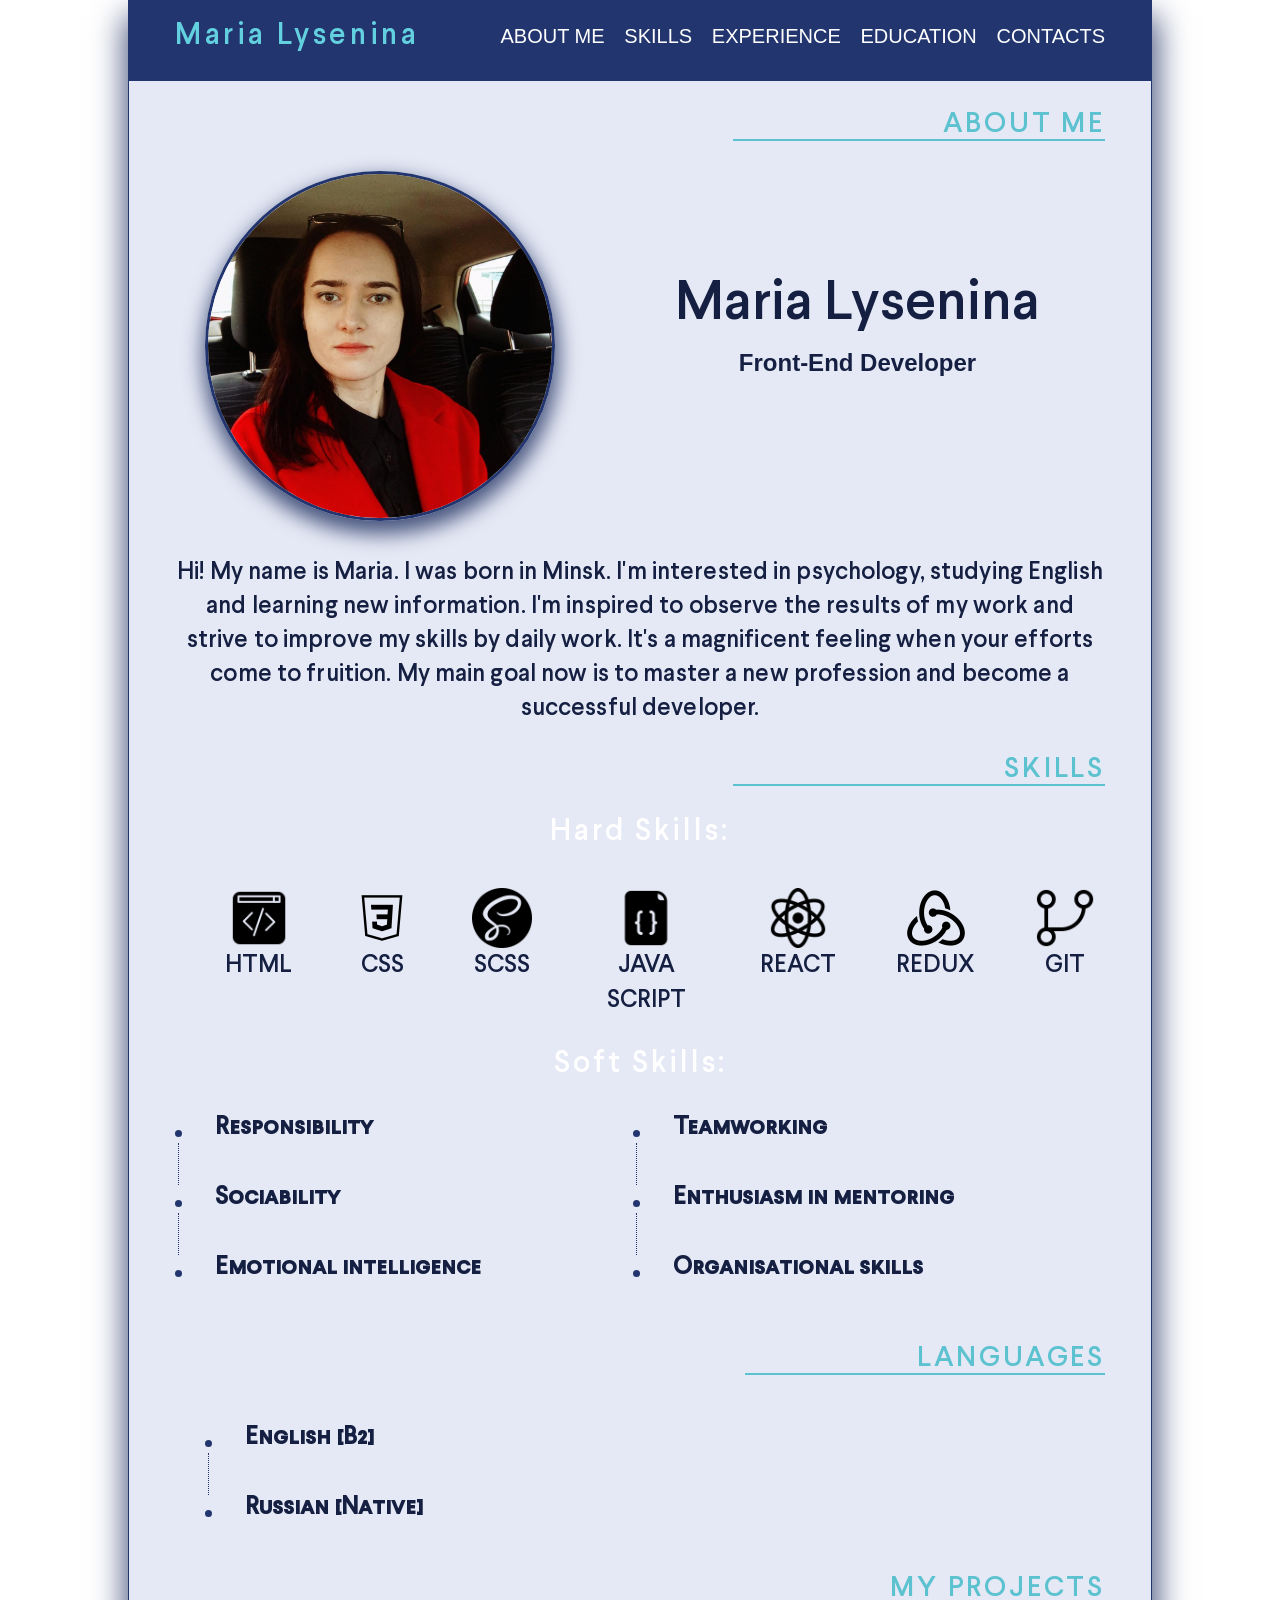
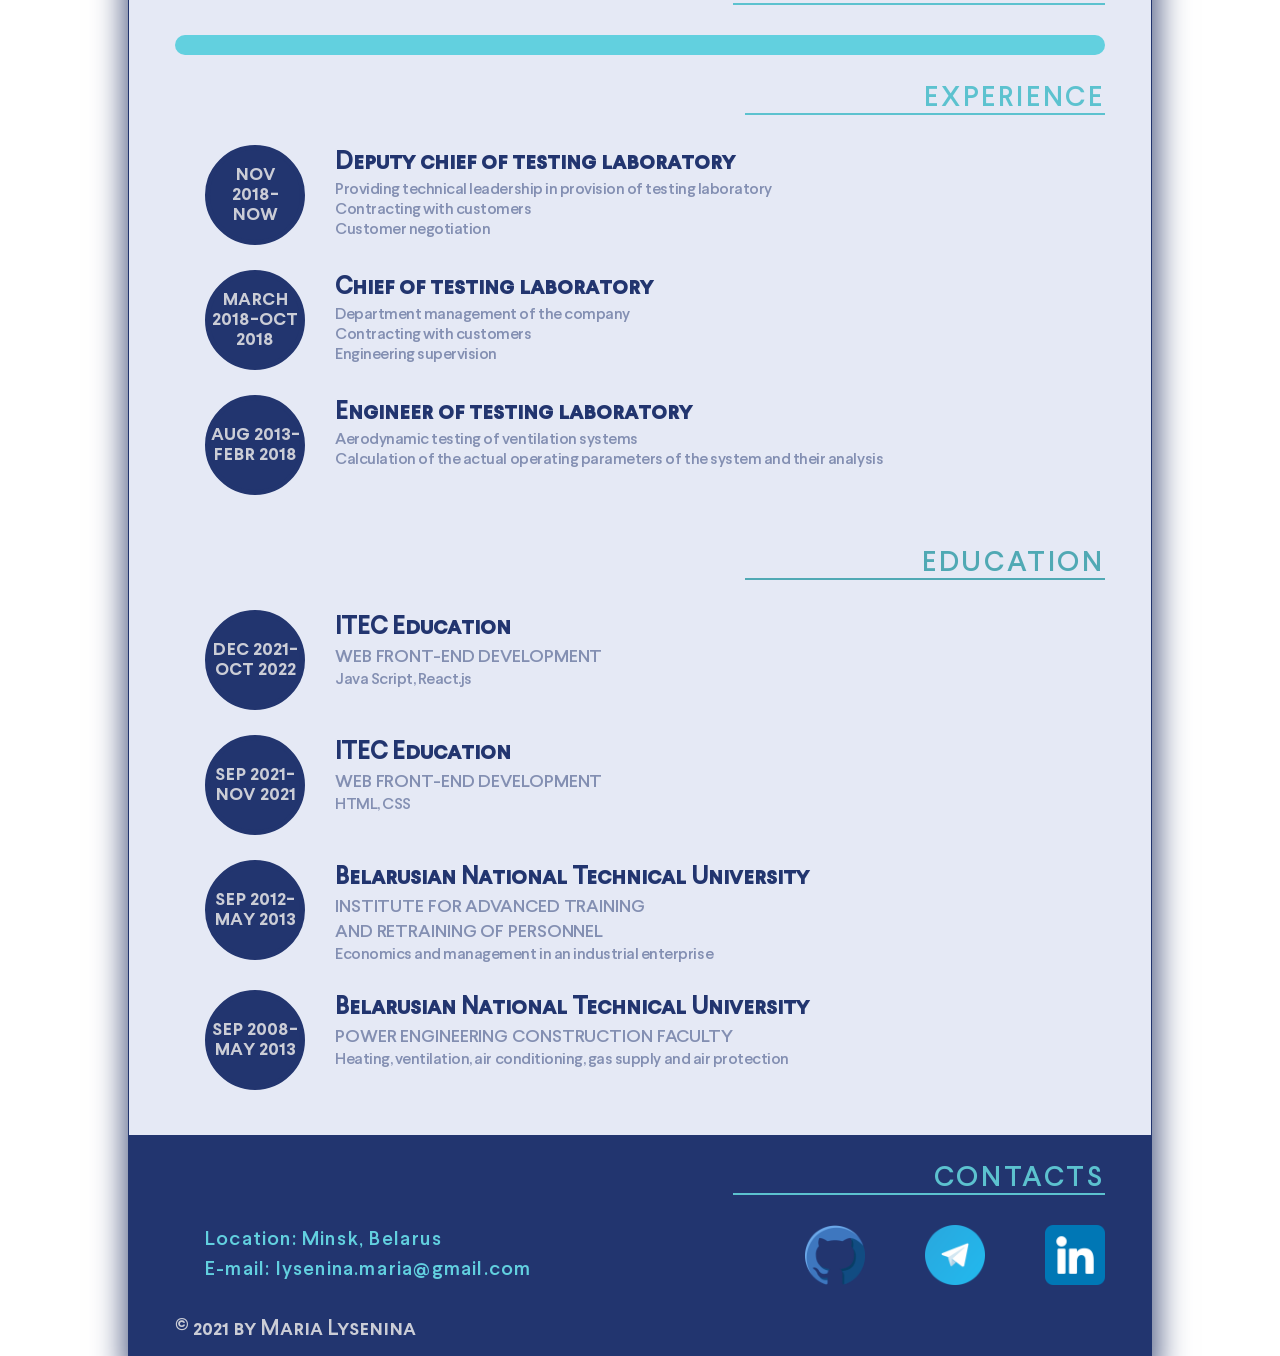
==== index.html @ e1a76f9c "avatar,skills updated" ====
<!DOCTYPE html>
<html lang="en">
<head>
    <meta charset="UTF-8">
    <meta http-equiv="X-UA-Compatible" content="IE=edge">
    <meta name="viewport" content="width=device-width, initial-scale=1.0">
    <link rel="stylesheet" href="./css/null_for_CV.css">
    <link rel="stylesheet" href="./css/style.css">
    <title>Maria Lysenina</title>
</head>
<body>
    <div class="wrapper">
        <header>    
            <div class="container">
                <div class="header">
                    <div class="header__name">
                        <h2>Maria Lysenina</h2>
                    </div>
                    <nav class="main-nav">
                        <ul class="menu__list">
                            <li>
                                <a href="#About" class="nav__link">About me</a>
                            </li>
                            <li>
                                <a href="#Skills" class="nav__link">Skills</a>
                            </li>
                            <li>
                                <a href="#Experience" class="nav__link">Experience</a>
                            </li>
                            <li>
                                <a href="#Education" class="nav__link">Education</a>
                            </li>
                            <li>
                                <a href="#Contacts" class="nav__link">Contacts</a>
                            </li>
                        </ul>
                    </nav>
                </div>
            </div>
        </header>
        <div class="main">
            <section id="About">
                <div class="container">
                    <div class="about__main">
                        <div class="title-main">
                            <h2 class="title-section">About Me</h2>
                            <div class="divider"></div>
                        </div>
                        <div class="about__box">
                            <div class="avatar">
                                <img src="./assets/img/avatar1.jpg" alt="photo">
                            </div>
                            <div class="name">
                                <h1>Maria Lysenina</h1>
                                <h2>Front-End Developer</h2>
                            </div>
                        </div>
                        <div class="about__intro">
                            <p>Hi! My name is Maria. I was born in Minsk. I'm interested in psychology, studying English and learning new information. I'm inspired to observe the results of my work and strive to improve my skills by daily work. It's a magnificent feeling when your efforts come to fruition. My main goal now is to master a new profession and become a successful developer. </p>
                        </div>
                    </div>
                </div>
            </section>
            <section id="Skills">
                <div class="container">
                    <div class="skills__main">
                        <div class="title-main">
                            <h2 class="title-section">Skills</h2>
                            <div class="divider"></div>
                        </div>
                        <div class="skills__main-box">
                            <div class="skills__hard">
                                <div class="hard__title">
                                    <h3>Hard Skills:</h3>
                                </div>
                                <ul class="hard__items">
                                    <li>
                                        <div class="skillbox">
                                            <img src="./assets/img/html.png" alt="">
                                            <h3>HTML</h3>
                                        </div> 
                                    </li>
                                    <li>
                                        <div class="skillbox">
                                            <img src="./assets/img/css-black.png" alt="">
                                            <h3>CSS</h3>
                                        </div> 
                                    </li>
                                    <li>
                                        <div class="skillbox">
                                            <img src="./assets/img/sass.png" alt="">
                                            <h3>SCSS</h3>
                                        </div> 
                                    </li>
                                    <li>
                                        <div class="skillbox">
                                            <img src="./assets/img/java-script.png" alt="">
                                            <h3>JAVA SCRIPT</h3>
                                        </div> 
                                    </li>
                                    <li>
                                        <div class="skillbox">
                                            <img src="./assets/img/react-black.png" alt="">
                                            <h3>REACT</h3>
                                        </div> 
                                    </li>
                                    <li>
                                        <div class="skillbox">
                                            <img src="./assets/img/redux.png" alt="">
                                            <h3>REDUX</h3>
                                        </div> 
                                    </li>
                                    <li>
                                        <div class="skillbox">
                                            <img src="./assets/img/git.png" alt="">
                                            <h3>GIT</h3>
                                        </div> 
                                    </li>
                                </ul> 
                            </div>
                            <div class="skills__soft">
                                <div class="soft__title">
                                    <h3>Soft Skills:</h3>
                                </div>
                                <ul class="soft__items">
                                    <li>Responsibility</li>
                                    <li>Sociability</li>
                                    <li>Emotional intelligence</li>
                                    <li>Teamworking</li>
                                    <li>Enthusiasm in mentoring</li>
                                    <li>Organisational skills</li>
                                </ul> 
                            </div>
                        </div>
                    </div>
                </div>
            </section>
            <section id="Languages">
                <div class="container">
                    <div class="language__main">
                        <div class="title-main">
                            <h2 class="title-section">Languages</h2>
                            <div class="divider"></div>
                        </div>
                        <ul class="language__list">
                            <li>English [B2]</li>
                            <li>Russian [Native]</li>
                        </ul>
                    </div>
                </div>
            </section>
            <section id="Code"> 
                <div class="container">
                    <div class="code__main">
                        <div class="title-main">
                            <h2 class="title-section">My Projects</h2>
                            <div class="divider"></div>
                        </div>
                        <div class="code__box">
                            <a href="#"></a>
                        </div>
                    </div>
                </div>
            </section>
            <section id="Experience">
                <div class="container">
                    <div class="experience__main">
                        <div class="title-main">
                            <h2 class="title-section">Experience</h2>
                            <div class="divider"></div>
                        </div>
                        <div class="experience__item">
                            <div class="item__date">
                                <p>nov 2018-now</p> 
                            </div>
                            <div class="item__box">
                                <p class="item__position">
                                    Deputy chief of testing laboratory
                                </p>
                                <p class="item__description">
                                    Providing technical leadership in provision of testing laboratory<br>
                                    Contracting with customers <br>
                                    Customer negotiation 
                                </p>
                            </div>
                        </div>
                        <div class="experience__item">
                            <div class="item__date">
                                <p>march 2018-oct 2018</p> 
                            </div>
                            <div class="item__box">
                                <p class="item__position">
                                    Chief of testing laboratory
                                </p>
                                <p class="item__description">
                                    Department management of the company <br>
                                    Contracting with customers <br>
                                    Engineering supervision
                                </p>
                            </div>
                        </div>
                        <div class="experience__item">
                            <div class="item__date">
                                <p>aug 2013-febr 2018</p> 
                            </div>
                            <div class="item__box">
                                <p class="item__position">
                                    Engineer of testing laboratory
                                </p>
                                <p class="item__description">
                                    Aerodynamic testing of ventilation systems <br>
                                    Calculation of the actual operating parameters of the system and their analysis<br>
                                </p>
                            </div>
                        </div>
                    </div>
                </div>
            </section>
            <section id="Education">
                <div class="container">
                    <div class="education__main">
                        <div class="title-main">
                            <h2 class="title-section">Education</h2>
                            <div class="divider"></div>
                        </div>
                        <div class="education__item">
                            <div class="item__date">
                                <p>dec 2021-oct 2022</p> 
                            </div>
                            <div class="item__box">
                                <p class="item__position">
                                    ITEC Education
                                </p>
                                <p class="item__description">
                                    <span> Web Front-End Development </span><br>
                                    Java Script, React.js
                                </p>
                            </div>
                        </div>
                        <div class="education__item">
                            <div class="item__date">
                                <p>sep 2021-nov 2021</p> 
                            </div>
                            <div class="item__box">
                                <p class="item__position">
                                    ITEC Education
                                </p>
                                <p class="item__description">
                                    <span> Web Front-End Development </span><br>
                                    HTML, CSS
                                </p>
                            </div>
                        </div>
                        <div class="education__item">
                            <div class="item__date">
                                <p>sep 2012-may 2013</p> 
                            </div>
                            <div class="item__box">
                                <p class="item__position">
                                    Belarusian National Technical University
                                </p>
                                <p class="item__description">
                                    <span>Institute for advanced training<br> and retraining of personnel</span><br>
                                    Economics and management in an industrial enterprise
                                </p>
                            </div>
                        </div>
                        <div class="education__item">
                            <div class="item__date">
                                <p>sep 2008-may 2013</p> 
                            </div>
                            <div class="item__box">
                                <p class="item__position">
                                    Belarusian National Technical University
                                </p>
                                <p class="item__description">
                                    <span>Power Engineering Construction Faculty</span><br>
                                    Heating, ventilation, air conditioning, gas supply and air protection
                                </p>
                            </div>
                        </div>
                    </div>
                </div>
            </section>     
        </div>
        <footer id="Contacts">
            <div class="container">
                <div class="footer">
                    <div class="title-main">
                        <h2 class="title-section">Contacts</h2>
                        <div class="divider"></div>
                    </div>
                    <div class="footer__box">
                        <div class="contacts__info">
                            <p>Location: Minsk, Belarus</p>
                            <p>E-mail: lysenina.maria@gmail.com</p>
                        </div>
                        <div class="contacts__social">
                            <a href="https://github.com/Maryia-Lysenina">
                                <img src="./assets/svg/github__icon.png" alt="github">
                            </a>
                            <a href="https://telegram.me/Maryia_Lysenina">
                                <img src="./assets/svg/telegram__icon.png" alt="telegram">
                            </a>
                            <a href="https://www.linkedin.com/in/maria-lysenina/">
                                <img src="./assets/img/linkedin-blue.png" alt="linkedIn">
                            </a>
                        </div>
                    </div>
                    <div class="footer__signature">
                        <div class="footer__year">
                            <p> &copy; 2021 by Maria Lysenina</p>
                        </div>
                    </div>
                </div>
            </div>
        </footer> 
    </div>
</body>
</html>
---- css/null_for_CV.css ----
@font-face {
  font-family: Larsseit;
  src: url(../assets/fonts/Larsseit-Medium.ttf);
  font-style: normal;
  font-weight: normal;
}
/*Обнуление*/
* {
  padding: 0;
  margin: 0;
  border: 0;
}
*,
*:before,
*:after {
  -moz-box-sizing: border-box;
  -webkit-box-sizing: border-box;
  box-sizing: border-box;
}
:focus,
:active {
  outline: none;
}
a:focus,
a:active {
  outline: none;
}
footer,
header,
aside {
  display: block;
}
html,
body {
  color: #030303;
  height: 100%;
  width: 100%;
  font-size: 100%;
  line-height: 1;
  font-size: 16px;
  background: #ffffff;
  -ms-text-size-adjust: 100%;
  -moz-text-size-adjust: 100%;
  -webkit-text-size-adjust: 100%;
}
input,
button,
textarea {
  font-family: inherit;
}
input::-ms-clear {
  display: none;
}
button {
  cursor: pointer;
}
button::-moz-focus-inner {
  padding: 0;
  border: 0;
}
a,
a:visited {
  text-decoration: none;
}
a:hover {
  text-decoration: none;
}
ul li {
  list-style: none;
}
img {
  vertical-align: top;
}
h1,
h2,
h3,
h4,
h5,
h6 {
  font-size: inherit;
  font-weight: 400;
}
/*--------------------*/
---- css/style.css ----
.wrapper {
  color: #141f41;
  position: relative;
  display: flex;
  flex-direction: column;
  justify-content: space-between;
  min-height: 100%;
  overflow: hidden;
  border: solid 1px #22356f;
  box-shadow: 1px 20px 30px 4px #48557e;
  max-width: 1024px;
  background: #e5e9f5;
  /* background-image: url(../assets/img/blue1.jpg); */

  background-repeat: no-repeat;
  background-size: cover;
  margin: 0 auto;
}
.container {
  max-width: 960px;
  margin: 0 auto;
  padding: 0 15px;
}
.main {
  margin-top: 80px;
}
header {
  position: fixed;
  z-index: 10;
  width: 1022px;
  height: 80px;
  background: #22356f;
  padding: 20px 0;
}
.header {
  display: flex;
  align-items: center;
  justify-content: space-between;
  flex-wrap: wrap;
}
.header__name {
  font-family: Larsseit;
  font-size: 30px;
  letter-spacing: 0.12em;
  color: #62d0df;
}
.main-nav {
  flex-basis: 65%;
}
.menu__list {
  display: flex;
  justify-content: space-between;
}
.nav__link {
  font-family: Verdana, Geneva, Tahoma, sans-serif;
  font-style: normal;
  font-weight: 300;
  font-size: 20px;
  line-height: 120%;
  text-transform: uppercase;
  color: #ffffff;
  position: relative;
}
.nav__link::before {
  position: absolute;
  display: block;
  content: "";
  width: 0;
  right: 0;
  height: 3px;
  bottom: -4px;
  background-color: #62d0df;
  transition: width 0.8s ease-in-out;
}
.nav__link:hover::before {
  width: 100%;
  left: 0;
}
.title-main {
  display: flex;
  align-items: flex-end;
  justify-content: end;
  flex-direction: column;
}
.title-section {
  font-family: Larsseit;
  font-size: 28px;
  letter-spacing: 0.1em;
  text-transform: uppercase;
  color: #5cc2cf;
  text-align: right;
  margin-top: 30px;
}
.divider {
  height: 2px;
  width: 40%;
  margin-bottom: 30px;
  background-color: #5cc2cf;
  text-align: right;
}
.about__box {
  display: flex;
  justify-content: space-between;
  padding-left: 30px;
}
.avatar {
  max-width: 350px;
  max-height: 350px;
  border-radius: 50%;
  overflow: hidden;
  border: solid 3px #22356f;
  box-shadow: 1px 10px 20px 3px #48557e;
}
.avatar img {
  width: 100%;
  height: 100%;
}
.name {
  align-self: center;
  flex-basis: 55%;
  margin-left: 20px;
  text-align: center;
}
.name h1 {
  font-family: Larsseit;
  font-size: 56px;
  line-height: 53px;
  margin-bottom: 20px;
}
.name h2 {
  font-family: Verdana, Geneva, Tahoma, sans-serif;
  font-style: normal;
  font-weight: 600;
  font-size: 24px;
  margin-bottom: 40px;
}
.about__intro {
  font-family: Larsseit;
  font-size: 24px;
  line-height: 34px;
  letter-spacing: 0.005em;
  margin-top: 35px;
  text-align: center;
}
/* СЕКЦИЯ СКИЛЛС */
.skills__main-box {
  /* display: flex;
  justify-content: space-evenly; */
}

.hard__title,
.soft__title {
  font-family: Larsseit;
  font-size: 30px;
  line-height: 32px;
  letter-spacing: 0.1em;
  color: #ffffff;
  margin-bottom: 15px;
}
.hard__items,
.soft__items {
  display: flex;
  font-family: Larsseit;
  font-size: 24px;
  line-height: 35px;
}
.soft__items{
  flex-direction: column;
  flex-wrap: wrap;
  height: 220px;
}
.skillbox{
  display: flex;
  flex-direction: column;
  align-items: center;
  justify-content: center;
  padding: 10px;
  align-items: center;

}
h3{
  text-align: center;
}
.skillbox img{
  width: 60px;
  height: 60px;
}
.skills__main-box li {
  position: relative;
  padding: 15px 0 20px 40px;
  font-variant: small-caps;
  font-weight: bold;
  cursor: pointer;
}
.soft__items li:before {
  position: absolute;
  width: 7px;
  height: 7px;
  border-radius: 50%;
  background: #22356f;
  content: "";
  left: 0;
  transition: 0.3s ease-in-out;
  top: 35px;
}
.soft__items li:after {
  position: absolute;
  border-left: 1px dotted #22356f;
  width: 1px;
  bottom: -20px;
  content: "";
  left: 3px;
  top: 48px;
}
.skills__main-box:hover:before {
  box-shadow: 0 0 0 10px #22356f;
}
.soft__items li:nth-child(3)::after,
.soft__items li:last-child::after {
  content: none;
}
/* СЕКЦИЯ ЯЗЫКИ */
.language__main {
  padding-left: 30px;
}
.language__list {
  font-family: Larsseit;
  font-size: 24px;
  line-height: 35px;
  font-variant: small-caps;
  font-weight: bold;
  cursor: pointer;
}
.language__list li {
  position: relative;
  padding: 15px 0 20px 40px;
  font-variant: small-caps;
  font-weight: bold;
  cursor: pointer;
}
.language__list li:before {
  position: absolute;
  width: 7px;
  height: 7px;
  border-radius: 50%;
  background: #22356f;
  content: "";
  left: 0;
  transition: 0.3s ease-in-out;
  top: 35px;
}
.language__list li:after {
  position: absolute;
  border-left: 1px dotted #22356f;
  width: 1px;
  bottom: -20px;
  content: "";
  left: 3px;
  top: 48px;
}
.language__list:hover:before {
  box-shadow: 0 0 0 10px #22356f;
}
.language__list li:last-child::after {
  content: none;
}
.code__box {
  background-color: #62d0df;
  font-size: 18px;
  line-height: 25px;
  color: #ffffff;
  border-radius: 10px;
  padding: 10px 0;
}
/* СЕКЦИЯ ОПЫТ */
.experience__main {
  padding-left: 30px;
}
.experience__main .title-section {
  color: #5cc2cf;
}
.experience__main .divider {
  background-color: #5cc2cf;
}
.experience__item {
  display: flex;
  margin-bottom: 25px;
}
.item__date {
  border: solid 5px #22356f;
  border-radius: 50%;
  width: 100px;
  height: 100px;
  display: flex;
  align-items: center;
  margin-right: 30px;
  background-color: #22356f;
}
.item__date p {
  font-family: Larsseit;
  font-size: 22px;
  line-height: 20px;
  font-variant: small-caps;
  color: #cbcdd6;
  text-align: center;
}
.item__position {
  font-family: Larsseit;
  font-size: 24px;
  line-height: 35px;
  font-variant: small-caps;
  font-weight: bold;
  color: #22356f;
}
.item__description {
  font-family: Larsseit;
  font-size: 16px;
  line-height: 20px;
  letter-spacing: -0.03em;
  color: rgba(34, 53, 111, 0.5);
}
/* СЕКЦИЯ ОБРАЗОВАНИЕ */
.education__main {
  padding-left: 30px;
  padding-bottom: 20px;
}
.education__main .title-section {
  color: #50a9b4;
}
.education__main .divider {
  background-color: #50a9b4;
}
.education__item {
  display: flex;
  margin-bottom: 25px;
}
.item__description span {
  font-family: Larsseit;
  font-size: 18px;
  line-height: 25px;
  letter-spacing: -0.006em;
  text-transform: uppercase;
}
/* FOOTER = = = = = =  */
footer {
  width: 100%;
  background: #22356f;
}
.footer {
  padding-bottom: 15px;
}
.footer__box {
  display: flex;
  justify-content: space-evenly;
  margin-bottom: 30px;
  padding-left: 30px;
}
.contacts__info {
  width: 100%;
  font-family: Larsseit;
  font-size: 20px;
  line-height: 30px;
  letter-spacing: 0.06em;
  color: #62d0df;
}
.contacts__social {
  width: 50%;
  height: 65px;
  display: flex;
  justify-content: space-between;
}
.contacts__social a {
  display: block;
  width: 60px;
  height: 60px;
}
.contacts__social a:hover {
  margin-top: 5px;
}
.contacts__social a img {
  width: 100%;
  height: 100%;
}
.footer__signature {
  display: flex;
  justify-content: space-between;
  align-items: center;
}
.footer__year {
  font-family: Larsseit;
  font-size: 22px;
  line-height: 20px;
  font-variant: small-caps;
  color: #cbcdd6;
  text-align: center;
}
.rs-logo-link {
  width: 110px;
}
.rs-link img {
  width: 100%;
  height: 100%;
}
@media (max-width: 991px) {
  .container {
    max-width: 720px;
  }
  .header {
    display: block;
  }
  .header__name {
    display: none;
  }
}
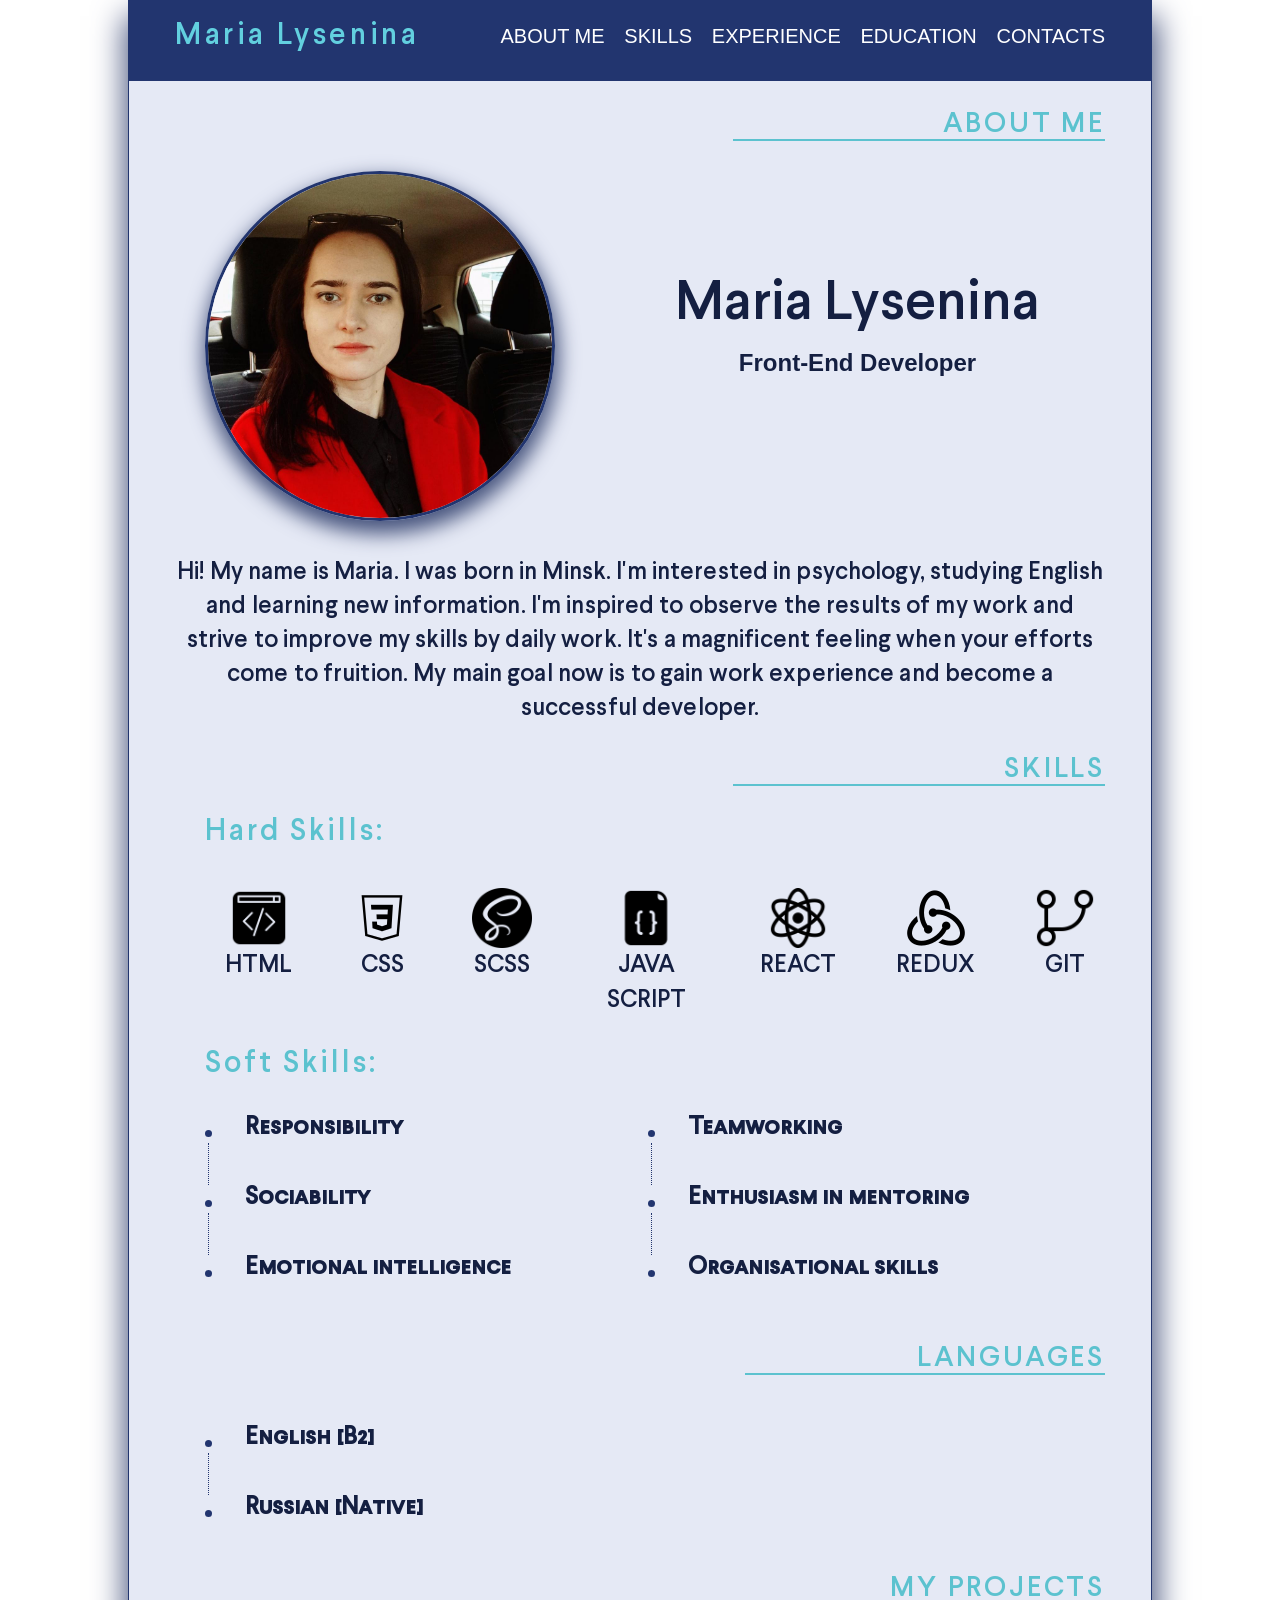
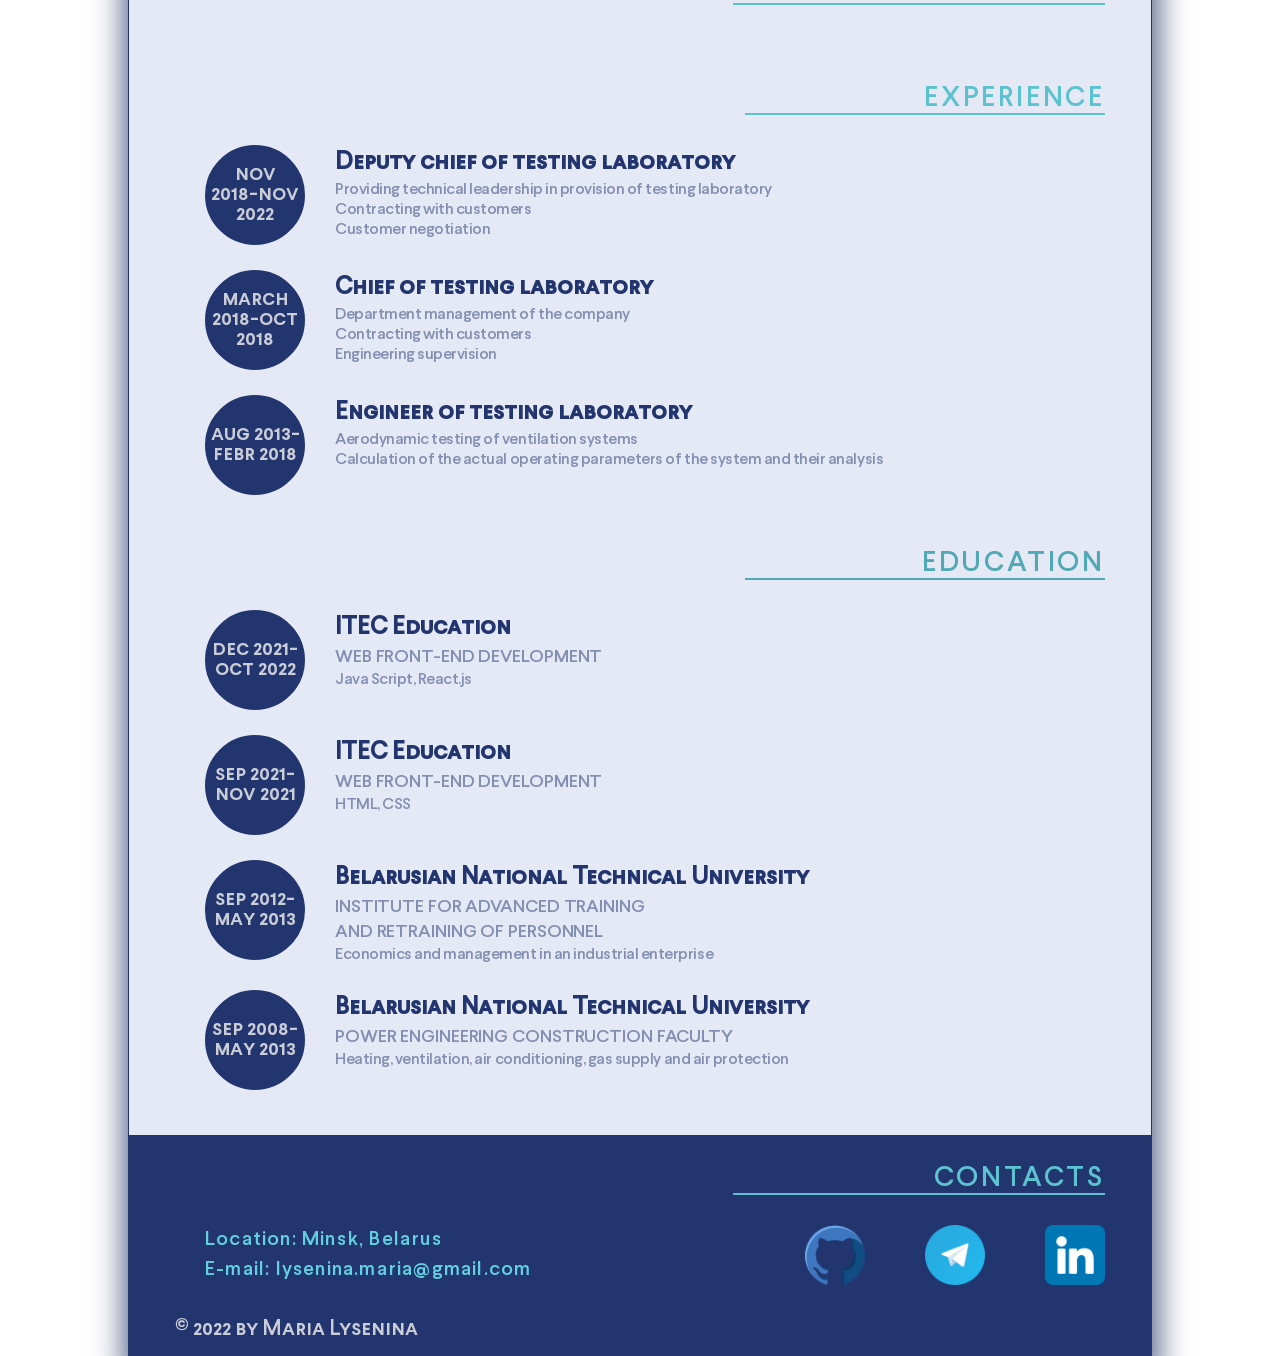
==== commit 9b9514a8: "about-me updated" ====
--- a/index.html
+++ b/index.html
@@ -2,6 +2,7 @@
 <html lang="en">
 <head>
     <meta charset="UTF-8">
+    <link rel="icon" type="image/png" sizes="32x32" href="/assets/svg/favicon_package_v0.16 (1)/favicon.ico">
     <meta http-equiv="X-UA-Compatible" content="IE=edge">
     <meta name="viewport" content="width=device-width, initial-scale=1.0">
     <link rel="stylesheet" href="./css/null_for_CV.css">
@@ -56,7 +57,7 @@
                             </div>
                         </div>
                         <div class="about__intro">
-                            <p>Hi! My name is Maria. I was born in Minsk. I'm interested in psychology, studying English and learning new information. I'm inspired to observe the results of my work and strive to improve my skills by daily work. It's a magnificent feeling when your efforts come to fruition. My main goal now is to master a new profession and become a successful developer. </p>
+                            <p>Hi! My name is Maria. I was born in Minsk. I'm interested in psychology, studying English and learning new information. I'm inspired to observe the results of my work and strive to improve my skills by daily work. It's a magnificent feeling when your efforts come to fruition. My main goal now is to gain work experience and become a successful developer. </p>
                         </div>
                     </div>
                 </div>
@@ -171,7 +172,7 @@
                         </div>
                         <div class="experience__item">
                             <div class="item__date">
-                                <p>nov 2018-now</p> 
+                                <p>nov 2018-nov 2022</p> 
                             </div>
                             <div class="item__box">
                                 <p class="item__position">
@@ -309,7 +310,7 @@
                     </div>
                     <div class="footer__signature">
                         <div class="footer__year">
-                            <p> &copy; 2021 by Maria Lysenina</p>
+                            <p> &copy; 2022 by Maria Lysenina</p>
                         </div>
                     </div>
                 </div>
--- a/css/style.css
+++ b/css/style.css
@@ -147,15 +147,21 @@
   /* display: flex;
   justify-content: space-evenly; */
 }
-
+.skills__soft{
+  padding-left: 30px; 
+}
 .hard__title,
 .soft__title {
   font-family: Larsseit;
   font-size: 30px;
   line-height: 32px;
   letter-spacing: 0.1em;
-  color: #ffffff;
+  color: #5cc2cf;
   margin-bottom: 15px;
+  text-align: left;
+}
+.hard__title{
+  padding-left: 30px; 
 }
 .hard__items,
 .soft__items {
@@ -178,7 +184,7 @@
   align-items: center;
 
 }
-h3{
+.skillbox h3{
   text-align: center;
 }
 .skillbox img{
@@ -265,7 +271,7 @@
   content: none;
 }
 .code__box {
-  background-color: #62d0df;
+
   font-size: 18px;
   line-height: 25px;
   color: #ffffff;
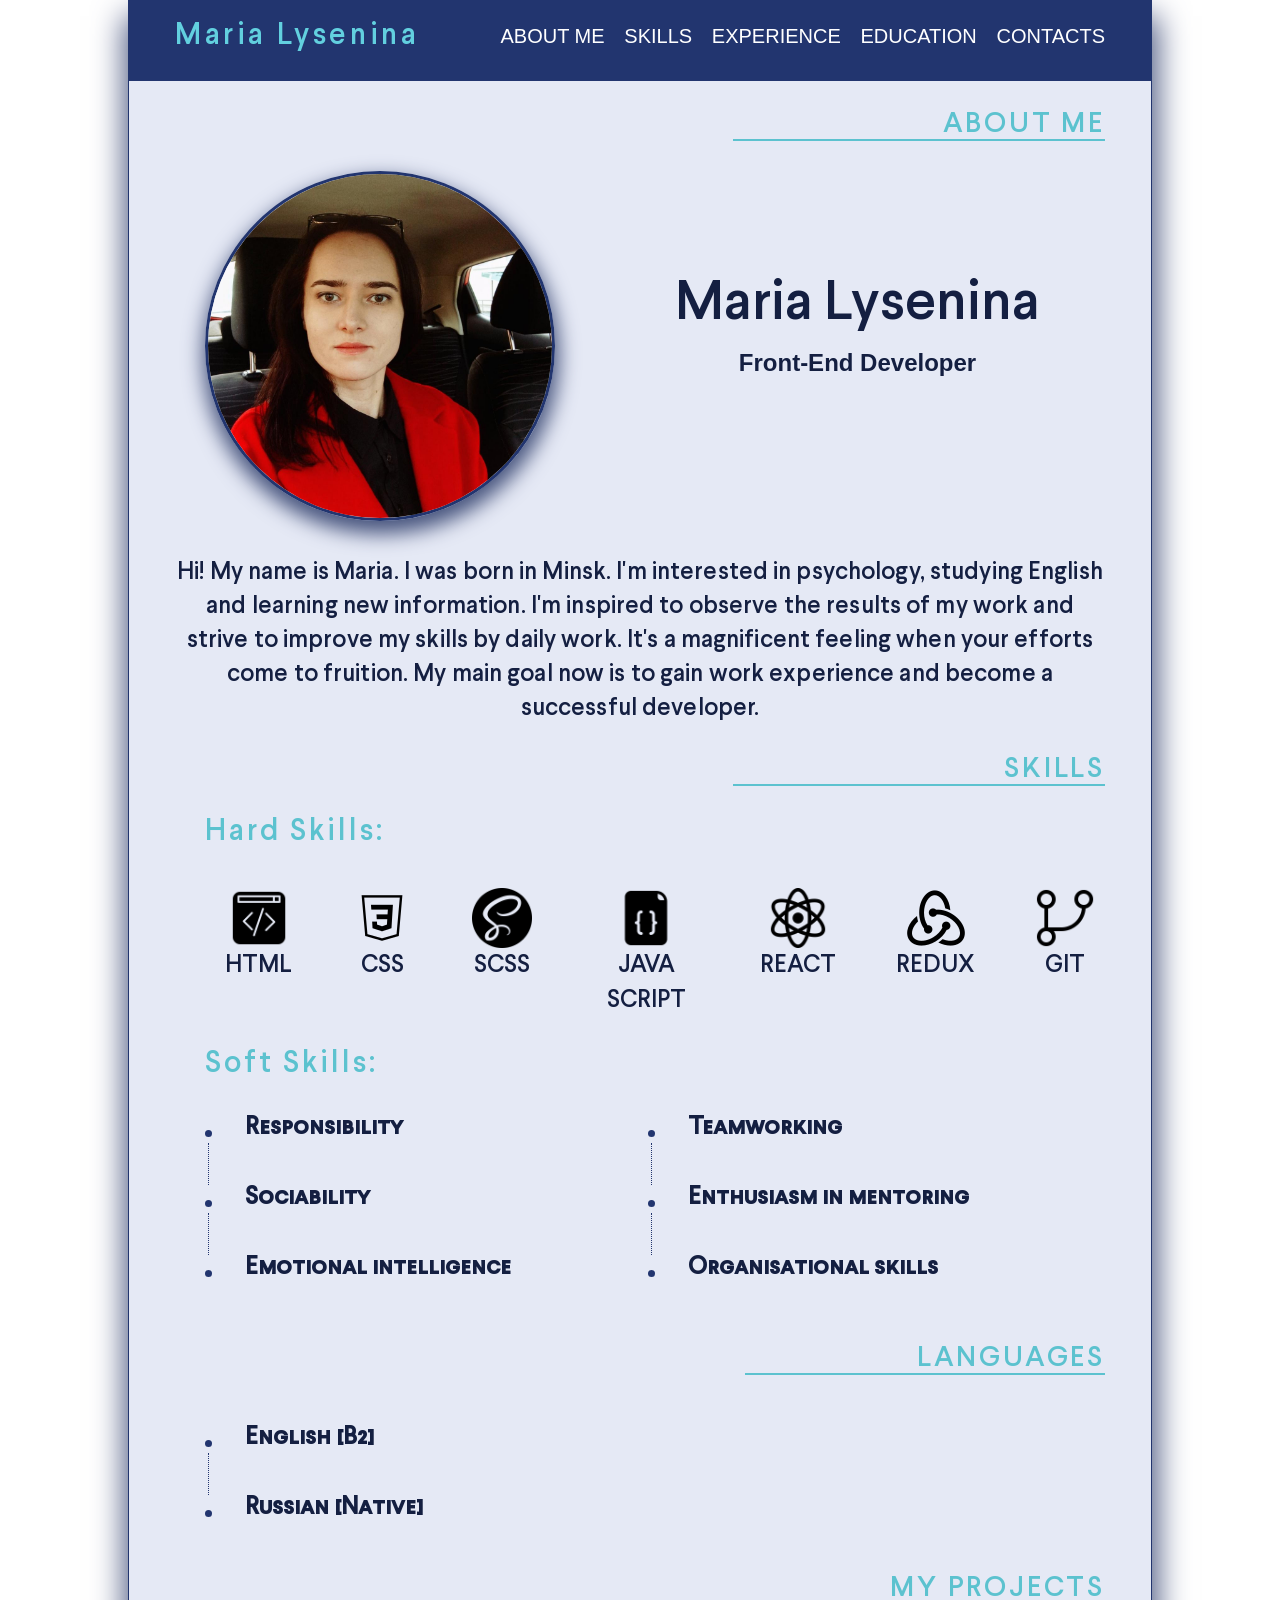
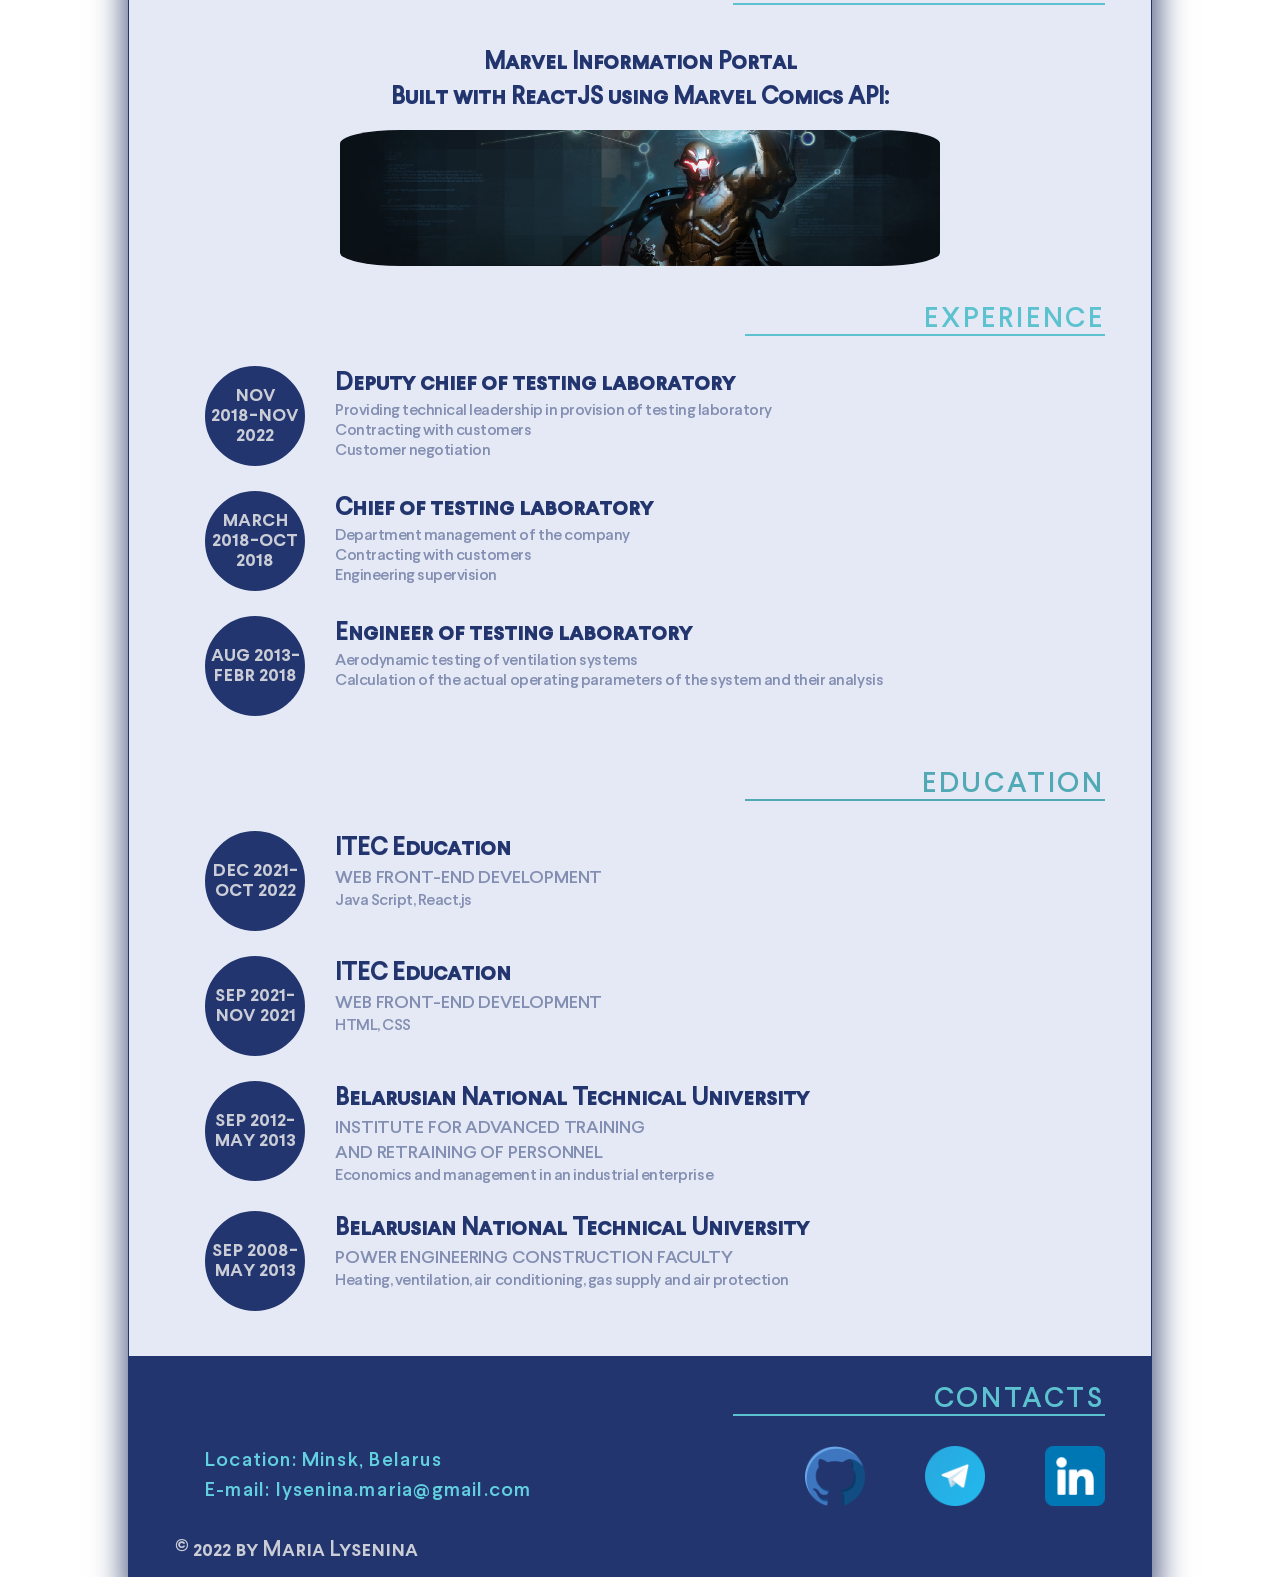
==== commit e75a1e60: "my project added" ====
--- a/index.html
+++ b/index.html
@@ -157,8 +157,13 @@
                             <h2 class="title-section">My Projects</h2>
                             <div class="divider"></div>
                         </div>
-                        <div class="code__box">
-                            <a href="#"></a>
+                        <div class="project__box">
+                            <p class="item__position">Marvel Information Portal</p>
+                            <p class="item__position">Built with ReactJS using Marvel Comics API:</p>
+                            <a class="project-link" href="https://marvel-information-portal-fcsp.vercel.app/">
+                                <img src="./assets/img/marvel.jpg" alt="">
+                            </a>
+
                         </div>
                     </div>
                 </div>
--- a/css/style.css
+++ b/css/style.css
@@ -270,13 +270,26 @@
 .language__list li:last-child::after {
   content: none;
 }
-.code__box {
-
+.project__box {
   font-size: 18px;
   line-height: 25px;
   color: #ffffff;
   border-radius: 10px;
   padding: 10px 0;
+  display: flex;
+  flex-direction: column;
+  align-items: center;
+}
+.project-link{
+  display: inline-flex;
+  justify-content: center;
+  width: 600px;
+}
+.project-link img{
+  width: 100%;
+  height: 100%;
+  border-radius: 10%;
+  margin-top: 15px;
 }
 /* СЕКЦИЯ ОПЫТ */
 .experience__main {
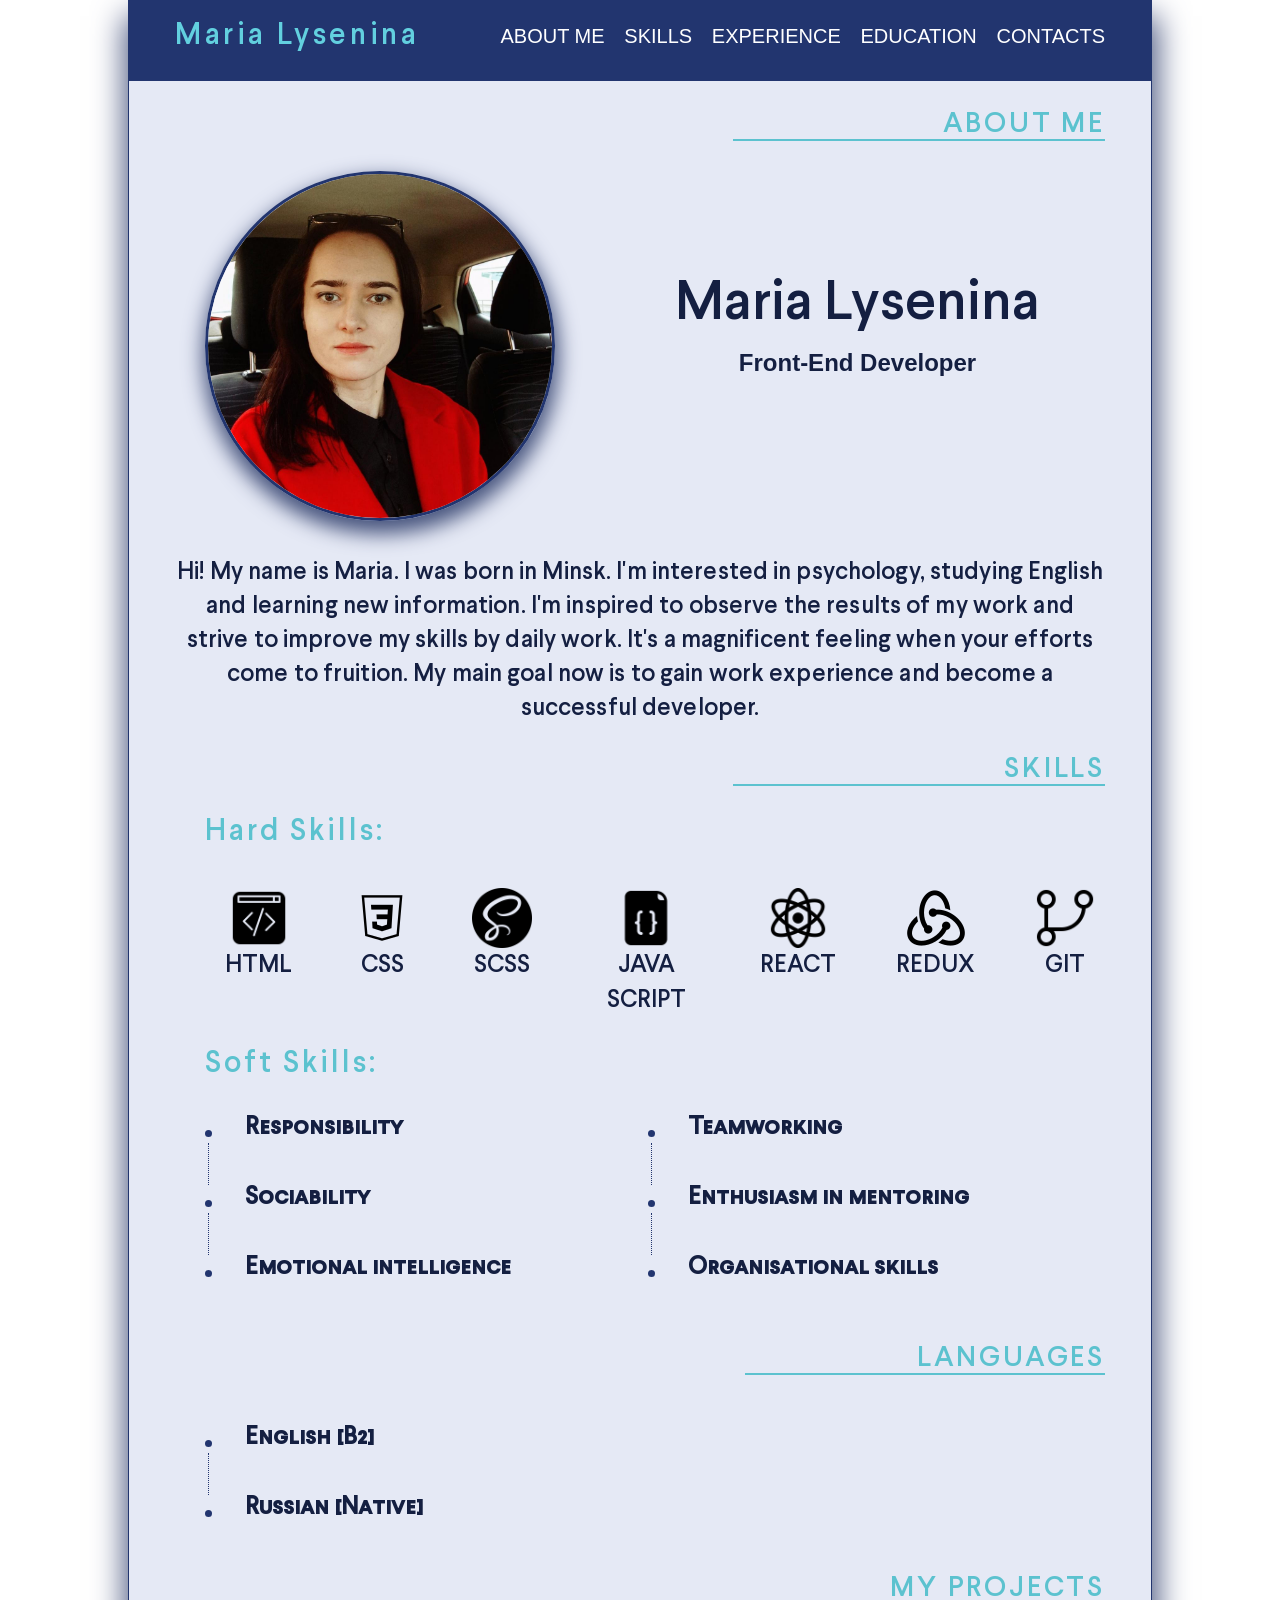
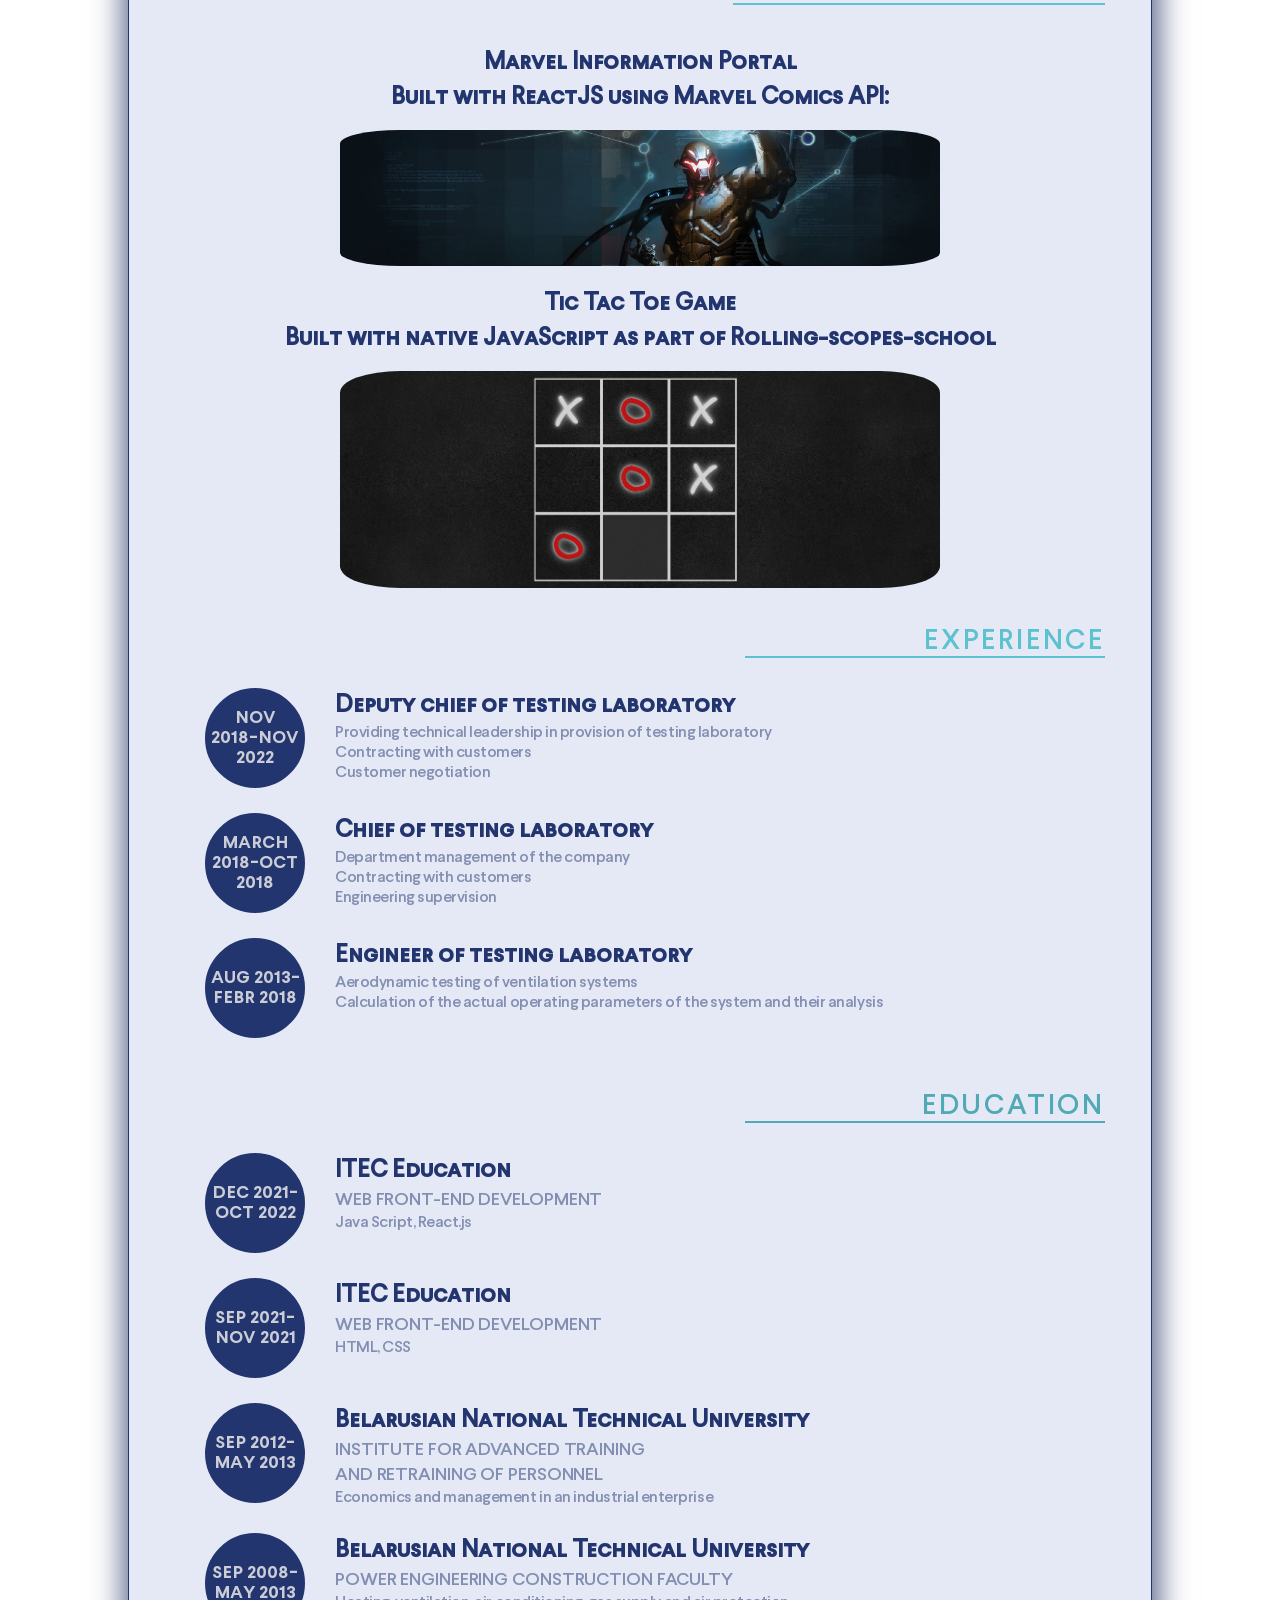
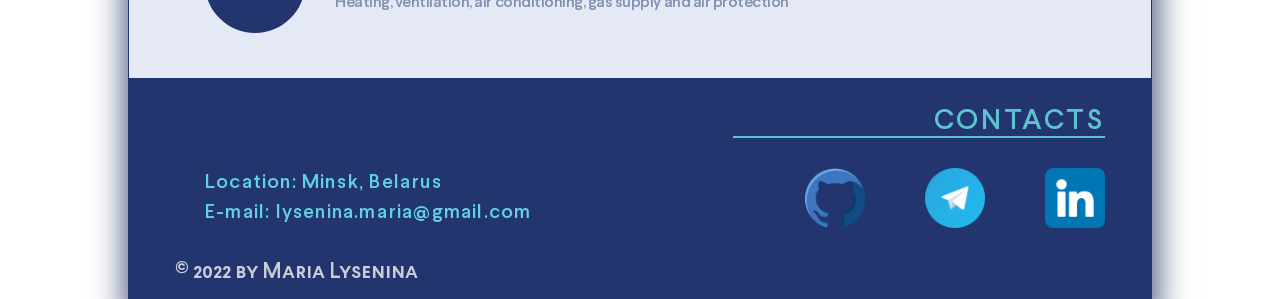
==== commit 26d3e5f5: "project-game added" ====
--- a/index.html
+++ b/index.html
@@ -2,11 +2,11 @@
 <html lang="en">
 <head>
     <meta charset="UTF-8">
-    <link rel="icon" type="image/png" sizes="32x32" href="/assets/svg/favicon_package_v0.16 (1)/favicon.ico">
     <meta http-equiv="X-UA-Compatible" content="IE=edge">
     <meta name="viewport" content="width=device-width, initial-scale=1.0">
     <link rel="stylesheet" href="./css/null_for_CV.css">
     <link rel="stylesheet" href="./css/style.css">
+    <link rel="icon" href="./assets/svg/favicon.ico">
     <title>Maria Lysenina</title>
 </head>
 <body>
@@ -77,43 +77,43 @@
                                 <ul class="hard__items">
                                     <li>
                                         <div class="skillbox">
-                                            <img src="./assets/img/html.png" alt="">
+                                            <img src="./assets/img/html.png" alt="html">
                                             <h3>HTML</h3>
                                         </div> 
                                     </li>
                                     <li>
                                         <div class="skillbox">
-                                            <img src="./assets/img/css-black.png" alt="">
+                                            <img src="./assets/img/css-black.png" alt="css">
                                             <h3>CSS</h3>
                                         </div> 
                                     </li>
                                     <li>
                                         <div class="skillbox">
-                                            <img src="./assets/img/sass.png" alt="">
+                                            <img src="./assets/img/sass.png" alt="scss">
                                             <h3>SCSS</h3>
                                         </div> 
                                     </li>
                                     <li>
                                         <div class="skillbox">
-                                            <img src="./assets/img/java-script.png" alt="">
+                                            <img src="./assets/img/java-script.png" alt="js">
                                             <h3>JAVA SCRIPT</h3>
                                         </div> 
                                     </li>
                                     <li>
                                         <div class="skillbox">
-                                            <img src="./assets/img/react-black.png" alt="">
+                                            <img src="./assets/img/react-black.png" alt="react">
                                             <h3>REACT</h3>
                                         </div> 
                                     </li>
                                     <li>
                                         <div class="skillbox">
-                                            <img src="./assets/img/redux.png" alt="">
+                                            <img src="./assets/img/redux.png" alt="redux">
                                             <h3>REDUX</h3>
                                         </div> 
                                     </li>
                                     <li>
                                         <div class="skillbox">
-                                            <img src="./assets/img/git.png" alt="">
+                                            <img src="./assets/img/git.png" alt="git">
                                             <h3>GIT</h3>
                                         </div> 
                                     </li>
@@ -161,9 +161,15 @@
                             <p class="item__position">Marvel Information Portal</p>
                             <p class="item__position">Built with ReactJS using Marvel Comics API:</p>
                             <a class="project-link" href="https://marvel-information-portal-fcsp.vercel.app/">
-                                <img src="./assets/img/marvel.jpg" alt="">
-                            </a>
-
+                                <img src="./assets/img/marvel.jpg" alt="marvel">
+                            </a>
+                        </div>
+                        <div class="project__box">
+                            <p class="item__position">Tic Tac Toe Game</p>
+                            <p class="item__position">Built with native JavaScript as part of Rolling-scopes-school</p>
+                            <a class="project-link" href="https://maryia-lysenina.github.io/tic-tac-toe/">
+                                <img src="./assets/img/tic-tac-toe.png" alt="tictactoe">
+                            </a>
                         </div>
                     </div>
                 </div>
--- a/css/style.css
+++ b/css/style.css
@@ -187,6 +187,9 @@
 .skillbox h3{
   text-align: center;
 }
+.skillbox:hover{
+  transform: translateY(-5px);
+}
 .skillbox img{
   width: 60px;
   height: 60px;
@@ -196,7 +199,7 @@
   padding: 15px 0 20px 40px;
   font-variant: small-caps;
   font-weight: bold;
-  cursor: pointer;
+  cursor:default;
 }
 .soft__items li:before {
   position: absolute;
@@ -218,6 +221,10 @@
   left: 3px;
   top: 48px;
 }
+.soft__items li:hover,
+.language__list li:hover{
+  transform: translateX(-5px);
+}
 .skills__main-box:hover:before {
   box-shadow: 0 0 0 10px #22356f;
 }
@@ -235,14 +242,13 @@
   line-height: 35px;
   font-variant: small-caps;
   font-weight: bold;
-  cursor: pointer;
 }
 .language__list li {
   position: relative;
   padding: 15px 0 20px 40px;
   font-variant: small-caps;
   font-weight: bold;
-  cursor: pointer;
+  cursor: default;
 }
 .language__list li:before {
   position: absolute;
@@ -285,6 +291,9 @@
   justify-content: center;
   width: 600px;
 }
+.project-link:hover{
+  transform: translateY(-5px);
+}
 .project-link img{
   width: 100%;
   height: 100%;
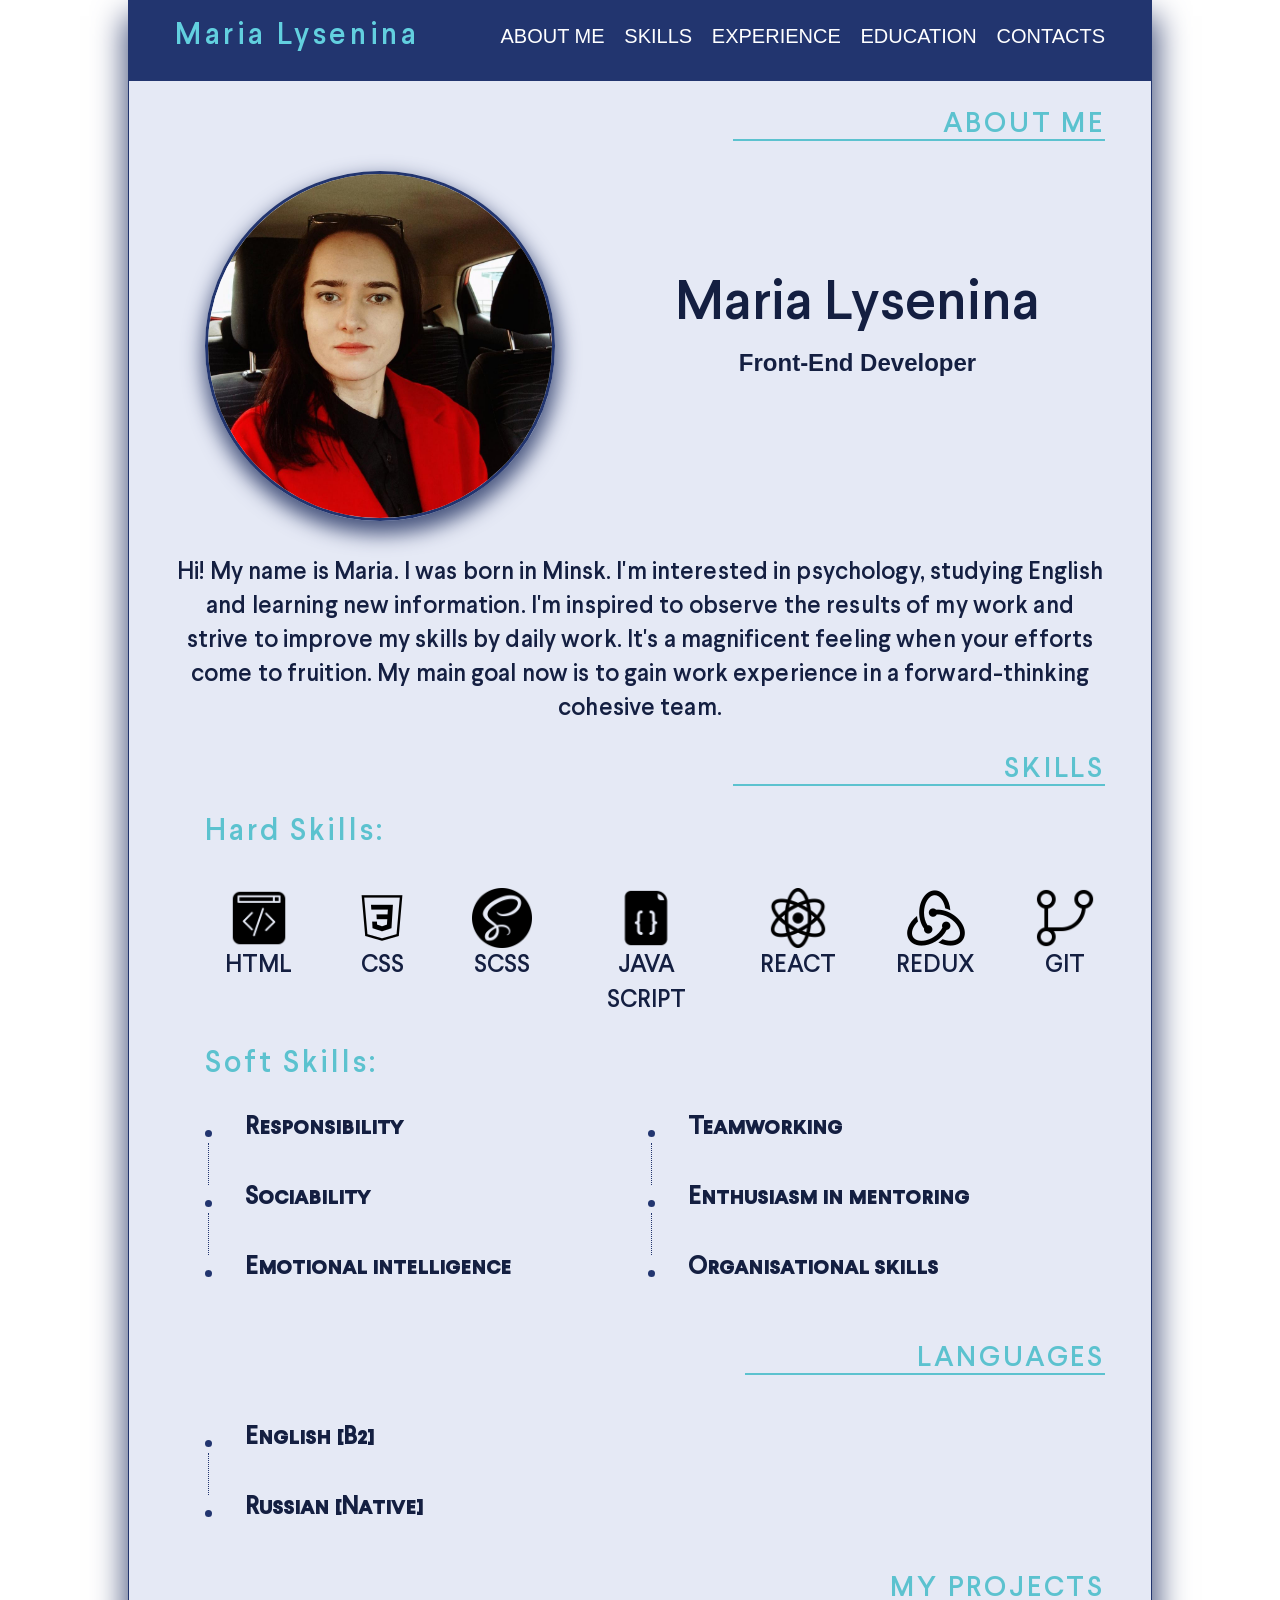
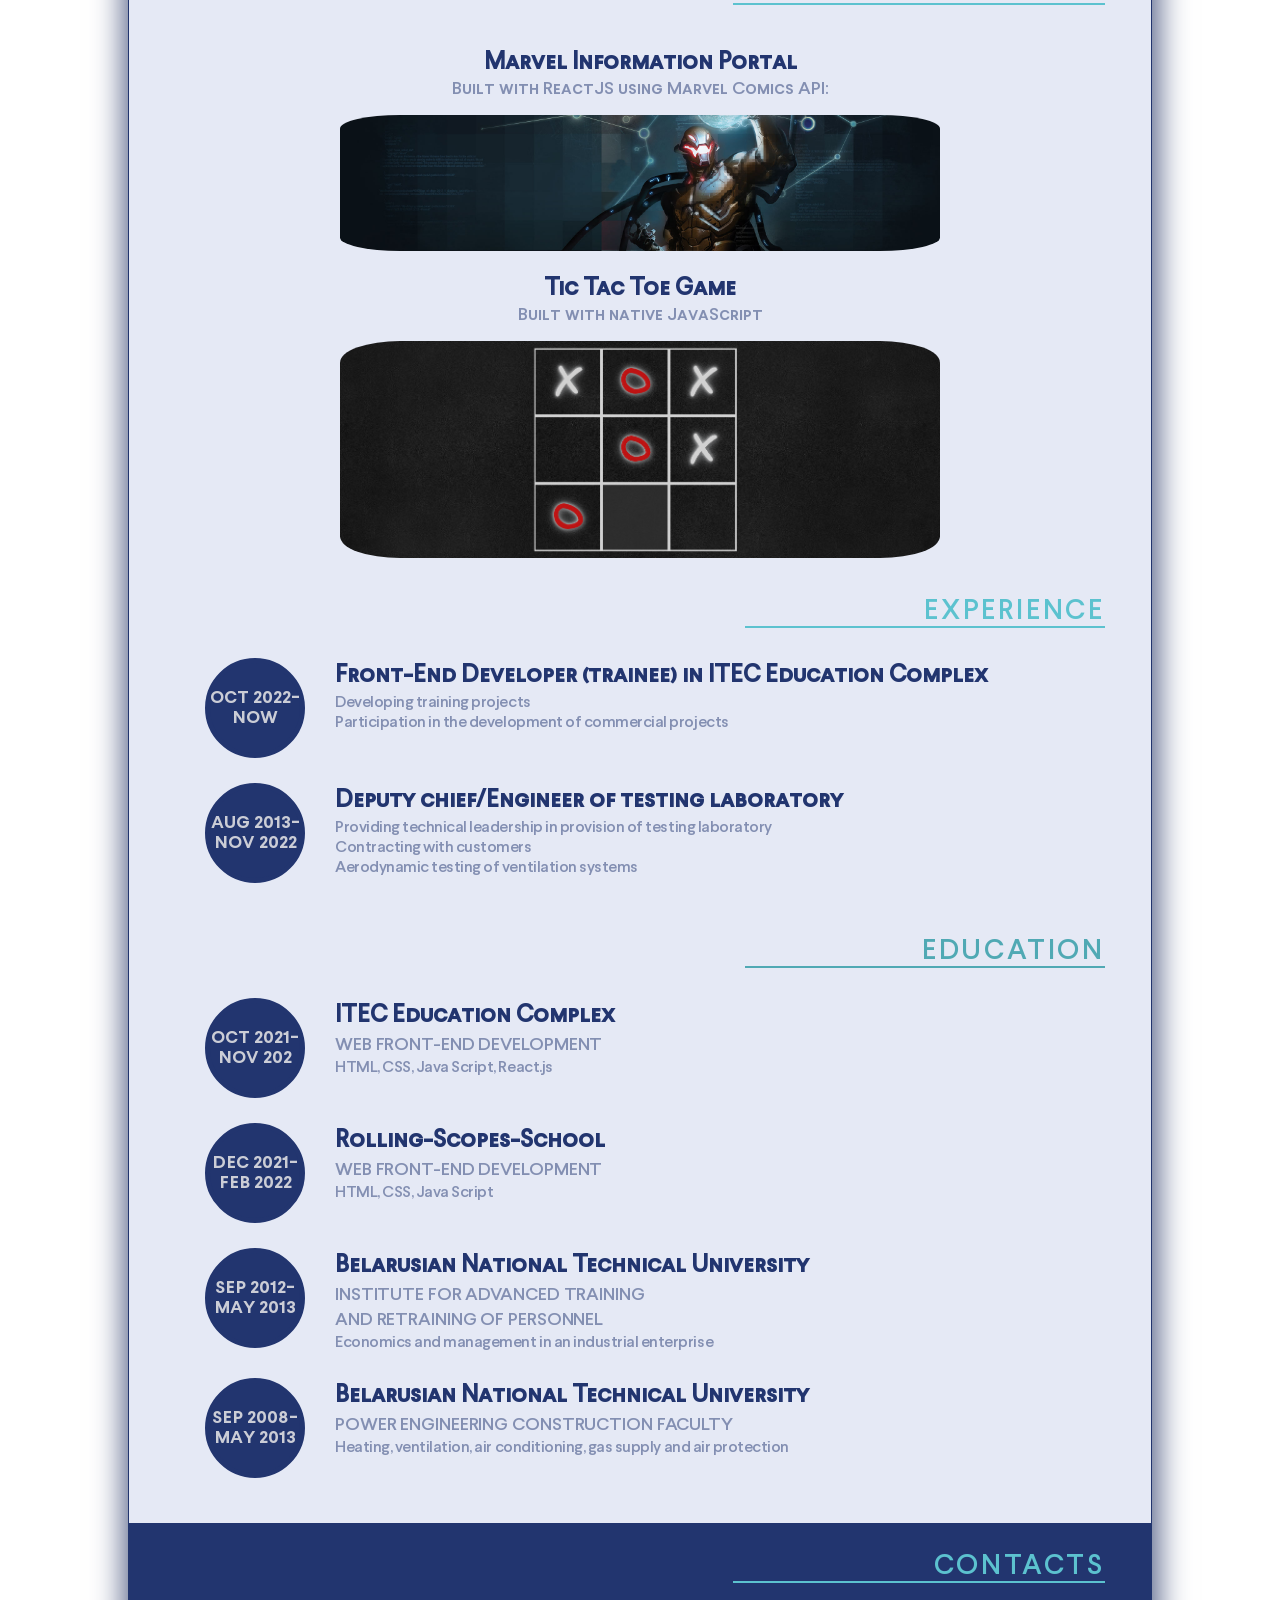
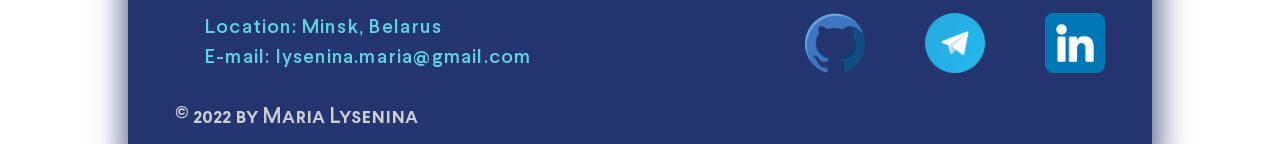
==== commit e77cbb67: "burger-menu added" ====
--- a/index.html
+++ b/index.html
@@ -36,6 +36,30 @@
                             </li>
                         </ul>
                     </nav>
+                    <nav class="main-nav-tablet">
+                        <ul class="menu__list-tablet">
+                            <li>
+                                <a href="#About" class="nav__link">About me</a>
+                            </li>
+                            <li>
+                                <a href="#Skills" class="nav__link">Skills</a>
+                            </li>
+                            <li>
+                                <a href="#Experience" class="nav__link">Experience</a>
+                            </li>
+                            <li>
+                                <a href="#Education" class="nav__link">Education</a>
+                            </li>
+                            <li>
+                                <a href="#Contacts" class="nav__link">Contacts</a>
+                            </li>
+                        </ul>
+                    </nav>
+                    <div class="header__burger">
+                        <span class="line"></span>
+                        <span class="line"></span>
+                        <span class="line2"></span>
+                    </div>
                 </div>
             </div>
         </header>
@@ -57,7 +81,9 @@
                             </div>
                         </div>
                         <div class="about__intro">
-                            <p>Hi! My name is Maria. I was born in Minsk. I'm interested in psychology, studying English and learning new information. I'm inspired to observe the results of my work and strive to improve my skills by daily work. It's a magnificent feeling when your efforts come to fruition. My main goal now is to gain work experience and become a successful developer. </p>
+                            <p>Hi! My name is Maria. I was born in Minsk. I'm interested in psychology, studying English and learning new information. 
+                                I'm inspired to observe the results of my work and strive to improve my skills by daily work. It's a magnificent feeling when your efforts come to fruition. 
+                                My main goal now is to gain work experience in a forward-thinking cohesive team. </p>
                         </div>
                     </div>
                 </div>
@@ -159,14 +185,14 @@
                         </div>
                         <div class="project__box">
                             <p class="item__position">Marvel Information Portal</p>
-                            <p class="item__position">Built with ReactJS using Marvel Comics API:</p>
+                            <p class="project-descr">Built with ReactJS using Marvel Comics API:</p>
                             <a class="project-link" href="https://marvel-information-portal-fcsp.vercel.app/">
                                 <img src="./assets/img/marvel.jpg" alt="marvel">
                             </a>
                         </div>
                         <div class="project__box">
-                            <p class="item__position">Tic Tac Toe Game</p>
-                            <p class="item__position">Built with native JavaScript as part of Rolling-scopes-school</p>
+                            <p class="item__position">Tic Tac Toe Game</p>  
+                            <p class="project-descr">Built with native JavaScript</p>
                             <a class="project-link" href="https://maryia-lysenina.github.io/tic-tac-toe/">
                                 <img src="./assets/img/tic-tac-toe.png" alt="tictactoe">
                             </a>
@@ -183,45 +209,31 @@
                         </div>
                         <div class="experience__item">
                             <div class="item__date">
-                                <p>nov 2018-nov 2022</p> 
-                            </div>
-                            <div class="item__box">
-                                <p class="item__position">
-                                    Deputy chief of testing laboratory
+                                <p>oct 2022-now</p> 
+                            </div>
+                            <div class="item__box">
+                                <p class="item__position">
+                                    Front-End Developer (trainee) in ITEC Education Complex
+                                </p>
+                                <p class="item__description">
+                                    Developing training projects<br>
+                                    Participation in the development of commercial projects
+                                    
+                                </p>
+                            </div>
+                        </div>
+                        <div class="experience__item">
+                            <div class="item__date">
+                                <p>aug 2013-nov 2022</p> 
+                            </div>
+                            <div class="item__box">
+                                <p class="item__position">
+                                    Deputy chief/Engineer of testing laboratory
                                 </p>
                                 <p class="item__description">
                                     Providing technical leadership in provision of testing laboratory<br>
                                     Contracting with customers <br>
-                                    Customer negotiation 
-                                </p>
-                            </div>
-                        </div>
-                        <div class="experience__item">
-                            <div class="item__date">
-                                <p>march 2018-oct 2018</p> 
-                            </div>
-                            <div class="item__box">
-                                <p class="item__position">
-                                    Chief of testing laboratory
-                                </p>
-                                <p class="item__description">
-                                    Department management of the company <br>
-                                    Contracting with customers <br>
-                                    Engineering supervision
-                                </p>
-                            </div>
-                        </div>
-                        <div class="experience__item">
-                            <div class="item__date">
-                                <p>aug 2013-febr 2018</p> 
-                            </div>
-                            <div class="item__box">
-                                <p class="item__position">
-                                    Engineer of testing laboratory
-                                </p>
-                                <p class="item__description">
-                                    Aerodynamic testing of ventilation systems <br>
-                                    Calculation of the actual operating parameters of the system and their analysis<br>
+                                    Aerodynamic testing of ventilation systems 
                                 </p>
                             </div>
                         </div>
@@ -237,29 +249,29 @@
                         </div>
                         <div class="education__item">
                             <div class="item__date">
-                                <p>dec 2021-oct 2022</p> 
-                            </div>
-                            <div class="item__box">
-                                <p class="item__position">
-                                    ITEC Education
+                                <p>oct 2021-nov 202</p> 
+                            </div>
+                            <div class="item__box">
+                                <p class="item__position">
+                                    ITEC Education Complex
                                 </p>
                                 <p class="item__description">
                                     <span> Web Front-End Development </span><br>
-                                    Java Script, React.js
+                                    HTML, CSS, Java Script, React.js
                                 </p>
                             </div>
                         </div>
                         <div class="education__item">
                             <div class="item__date">
-                                <p>sep 2021-nov 2021</p> 
-                            </div>
-                            <div class="item__box">
-                                <p class="item__position">
-                                    ITEC Education
+                                <p>dec 2021-feb 2022</p> 
+                            </div>
+                            <div class="item__box">
+                                <p class="item__position">
+                                    Rolling-Scopes-School
                                 </p>
                                 <p class="item__description">
                                     <span> Web Front-End Development </span><br>
-                                    HTML, CSS
+                                    HTML, CSS, Java Script
                                 </p>
                             </div>
                         </div>
@@ -328,5 +340,6 @@
             </div>
         </footer> 
     </div>
+    <script src="./script.js"></script>
 </body>
 </html>
--- a/css/style.css
+++ b/css/style.css
@@ -1,3 +1,6 @@
+body.active{
+  overflow: hidden;
+}
 .wrapper {
   color: #141f41;
   position: relative;
@@ -10,8 +13,6 @@
   box-shadow: 1px 20px 30px 4px #48557e;
   max-width: 1024px;
   background: #e5e9f5;
-  /* background-image: url(../assets/img/blue1.jpg); */
-
   background-repeat: no-repeat;
   background-size: cover;
   margin: 0 auto;
@@ -36,7 +37,6 @@
   display: flex;
   align-items: center;
   justify-content: space-between;
-  flex-wrap: wrap;
 }
 .header__name {
   font-family: Larsseit;
@@ -47,9 +47,101 @@
 .main-nav {
   flex-basis: 65%;
 }
+@media (max-width: 991px) {
+  .container {
+    max-width: 720px;
+  }
+  header{
+    width: 100%;
+    height: 60px;
+  }
+  .header__name {
+    display: none;
+  }
+  .main-nav {
+    flex-basis: 100%;
+  }
+}
+/* ТАБЛЕТ-МЕНЮ (БУРГЕР) кнопка : */
+.header__burger {
+  display: none;
+  cursor: pointer;
+  position: relative;
+  z-index: 3;
+
+}
+@media (max-width: 768px) {
+  .header__burger {
+    display: block;
+  }
+  .header{
+    justify-content: end;
+  }
+  header{
+    padding: 8px 0;
+  }
+  .main-nav{
+    display: none;
+  }
+}
+.header__burger .line,
+.header__burger .line2 {
+  width: 50px;
+  height: 4px;
+  background-color: #ffffff;
+  display: block;
+  margin: 8px auto;
+  transition: all 0.4s ease-in-out;
+}
+.header__burger.active {
+  transition: all 0.4s ease-in-out;
+  transition-delay: 0.6s;
+  transform: rotate(45deg);
+}
+.header__burger.active .line:nth-child(2) {
+  width: 0px;
+}
+.header__burger.active .line:nth-child(1),
+#hamburger-6.is-active .line:nth-child(3) {
+  transition-delay: 0.3s;
+}
+.header__burger.active .line:nth-child(1) {
+  transform: translateY(13px);
+}
+.header__burger.active .line2 {
+  transform: translateY(-13px) rotate(90deg);
+}
+/* ТАБЛЕТ-МЕНЮ (БУРГЕР) : */
+.main-nav-tablet {
+  display: flex;
+  position: fixed;
+  z-index: 2;
+  top: 0;
+  right: -800px;
+  transition: all ease 0.8s;
+}
+.main-nav-tablet.active {
+  display: flex;
+  right: 0;
+  top: 0;
+  width: 50%;
+  height: 100%;
+  background: #22356f;
+  transition: all ease 0.8s;
+  padding: 134px 0 0 127px;
+}
+@media (max-width: 620px) {
+  .main-nav-tablet.active {
+    width: 100%;
+  }
+}
+
 .menu__list {
   display: flex;
   justify-content: space-between;
+}
+.menu__list-tablet li{
+  margin-bottom: 15px;
 }
 .nav__link {
   font-family: Verdana, Geneva, Tahoma, sans-serif;
@@ -170,6 +262,19 @@
   font-size: 24px;
   line-height: 35px;
 }
+@media (max-width: 991px) {
+  .hard__items,
+  .soft__items {
+    font-size: 20px;
+    line-height: 28px;
+  }
+}
+@media (max-width: 991px) {
+  .hard__items{
+    flex-wrap: wrap;
+    justify-content: space-around;
+  }
+}
 .soft__items{
   flex-direction: column;
   flex-wrap: wrap;
@@ -243,6 +348,12 @@
   font-variant: small-caps;
   font-weight: bold;
 }
+@media (max-width: 991px) {
+  .language__list {
+    font-size: 20px;
+    line-height: 28px;
+  }
+}
 .language__list li {
   position: relative;
   padding: 15px 0 20px 40px;
@@ -286,6 +397,13 @@
   flex-direction: column;
   align-items: center;
 }
+.project-descr{
+  font-family: Larsseit;
+  font-size: 18px;
+  line-height: 20px;
+  font-variant: small-caps;
+  color: rgba(34, 53, 111, 0.5);
+}
 .project-link{
   display: inline-flex;
   justify-content: center;
@@ -332,6 +450,11 @@
   color: #cbcdd6;
   text-align: center;
 }
+@media (max-width: 991px) {
+  .item__date p{
+    font-size: 18px;
+  }
+}
 .item__position {
   font-family: Larsseit;
   font-size: 24px;
@@ -339,6 +462,12 @@
   font-variant: small-caps;
   font-weight: bold;
   color: #22356f;
+}
+@media (max-width: 991px) {
+  .item__position{
+    font-size: 20px;
+    line-height: 28px;
+  }
 }
 .item__description {
   font-family: Larsseit;
@@ -402,6 +531,12 @@
   width: 60px;
   height: 60px;
 }
+@media (max-width: 991px) {
+  .contacts__social a {
+    width: 40px;
+    height: 40px;
+  }
+}
 .contacts__social a:hover {
   margin-top: 5px;
 }
@@ -429,14 +564,4 @@
   width: 100%;
   height: 100%;
 }
-@media (max-width: 991px) {
-  .container {
-    max-width: 720px;
-  }
-  .header {
-    display: block;
-  }
-  .header__name {
-    display: none;
-  }
-}
+
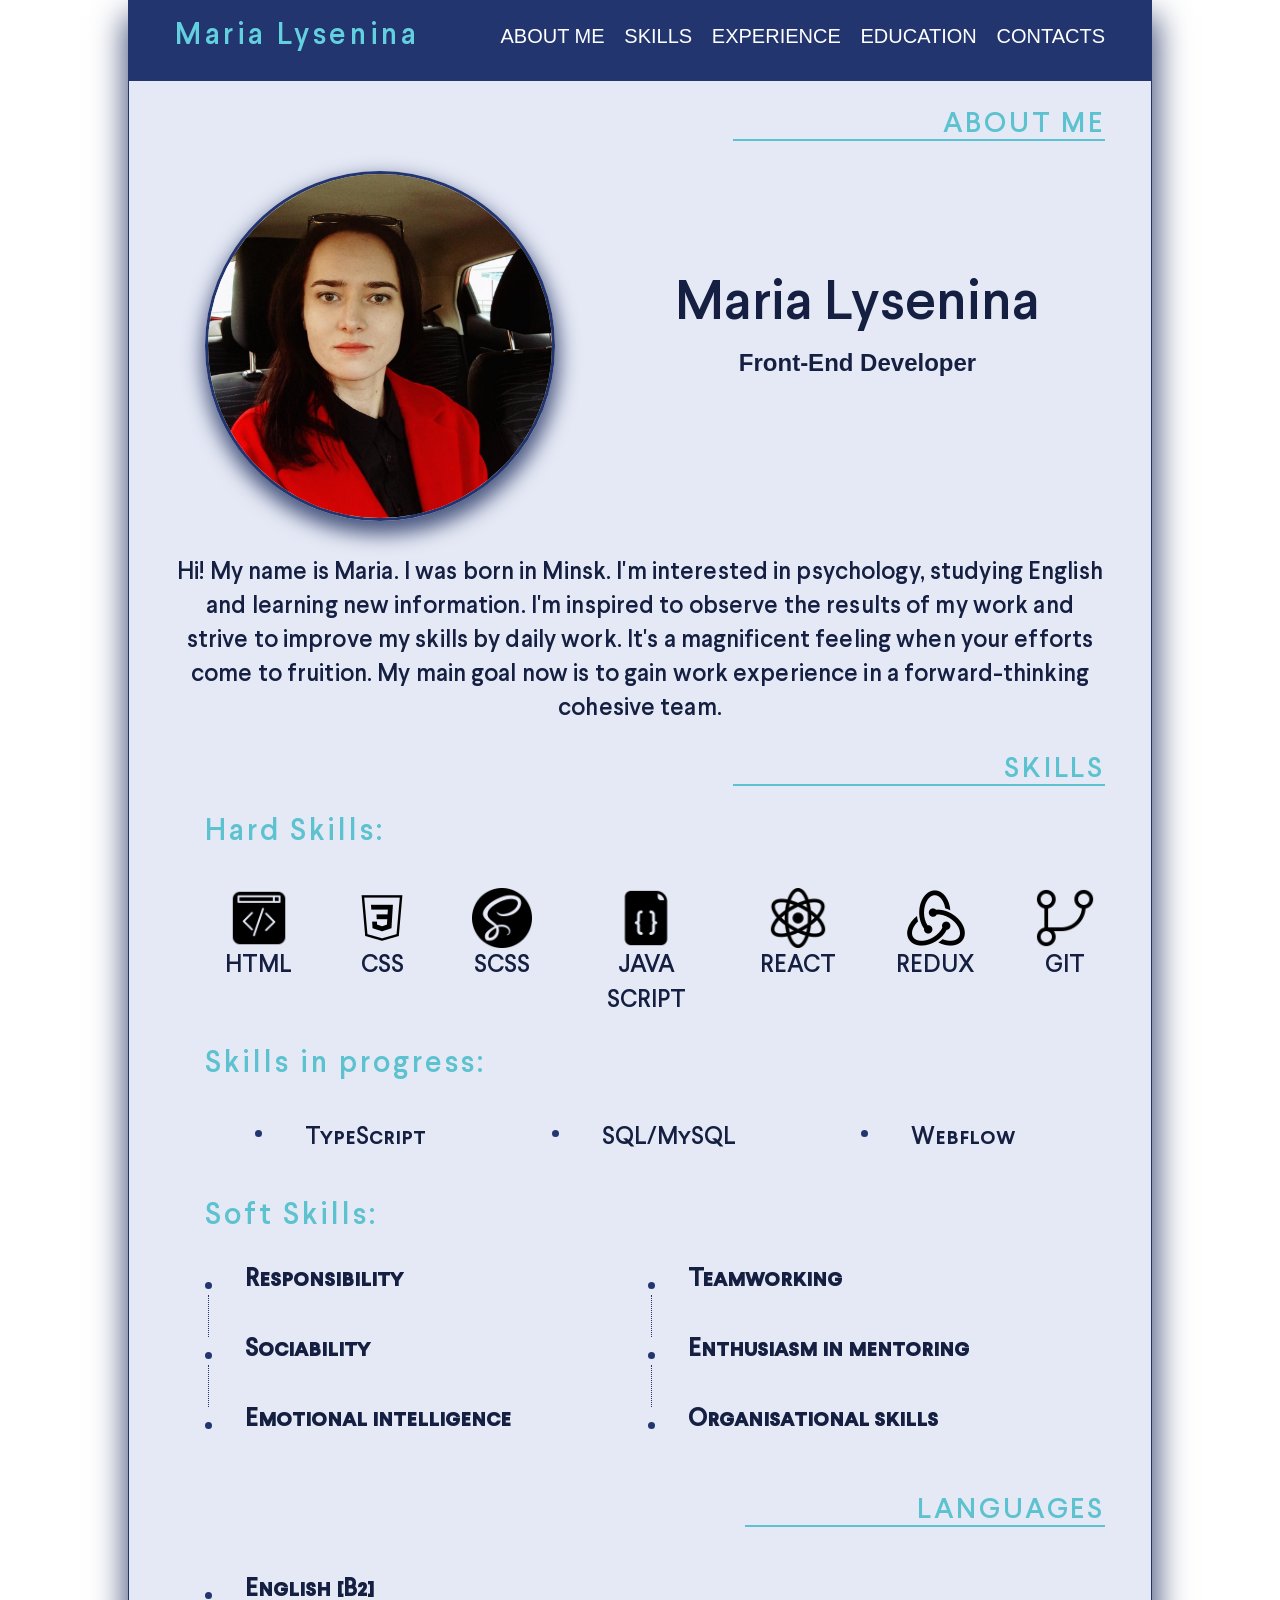
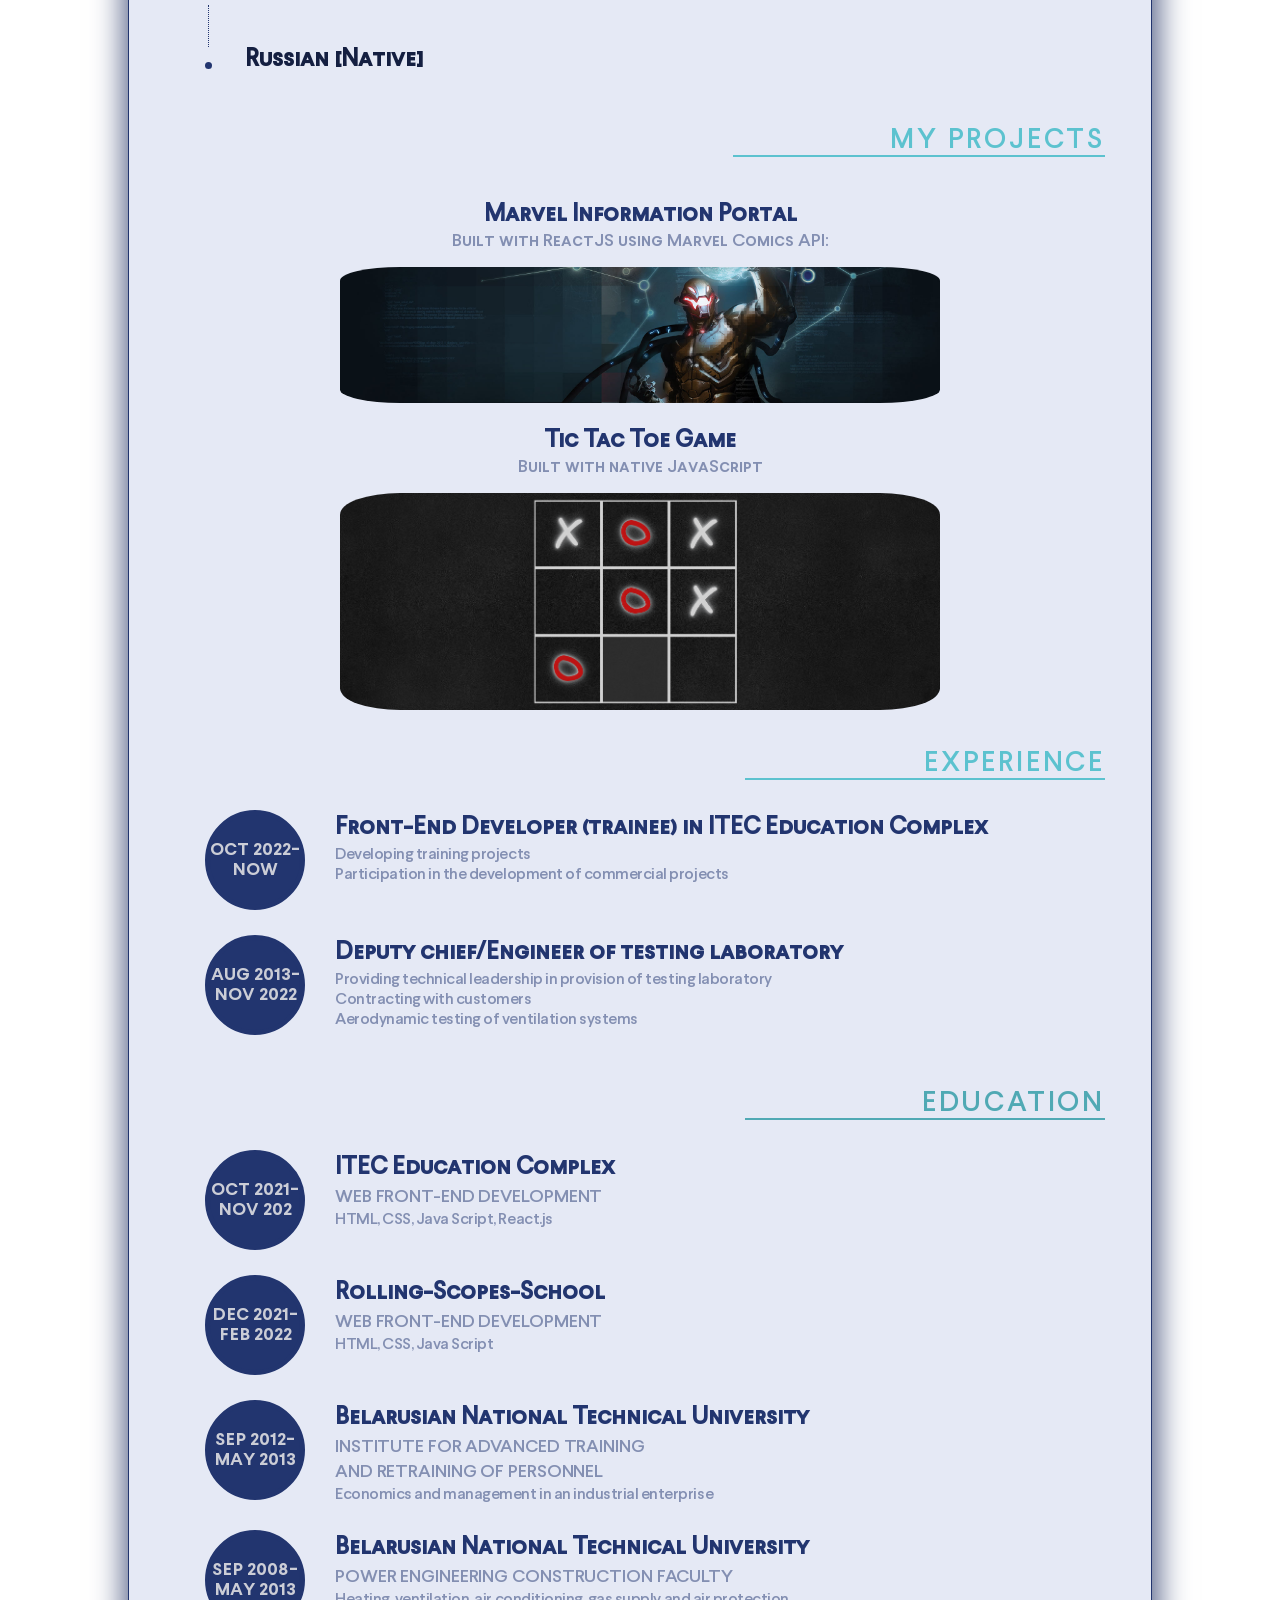
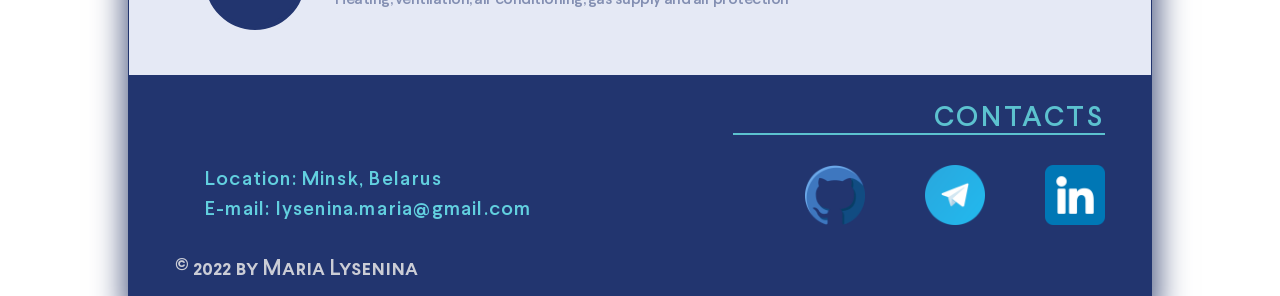
==== commit 42888796: "added hard skills" ====
--- a/index.html
+++ b/index.html
@@ -145,6 +145,29 @@
                                     </li>
                                 </ul> 
                             </div>
+                            <div class="skills__hard">
+                                <div class="hard__title">
+                                    <h3>Skills in progress:</h3>
+                                </div>
+                                <ul class="soft__items progress__items">
+                                    <li class="progress__item">
+                                        <div class="skillbox">
+                                            <h3>TypeScript</h3>
+                                        </div> 
+                                    </li>
+                                    <li class="progress__item">
+                                        <div class="skillbox">
+                                            <h3>SQL/MySQL</h3>
+                                        </div> 
+                                    </li>
+                                    <li class="progress__item">
+                                        <div class="skillbox">
+                                            <h3>Webflow</h3>
+                                        </div> 
+                                    </li>
+                      
+                                </ul> 
+                            </div>
                             <div class="skills__soft">
                                 <div class="soft__title">
                                     <h3>Soft Skills:</h3>
--- a/css/style.css
+++ b/css/style.css
@@ -1,4 +1,4 @@
-body.active{
+body.active {
   overflow: hidden;
 }
 .wrapper {
@@ -51,7 +51,7 @@
   .container {
     max-width: 720px;
   }
-  header{
+  header {
     width: 100%;
     height: 60px;
   }
@@ -68,19 +68,18 @@
   cursor: pointer;
   position: relative;
   z-index: 3;
-
 }
 @media (max-width: 768px) {
   .header__burger {
     display: block;
   }
-  .header{
+  .header {
     justify-content: end;
   }
-  header{
+  header {
     padding: 8px 0;
   }
-  .main-nav{
+  .main-nav {
     display: none;
   }
 }
@@ -140,7 +139,7 @@
   display: flex;
   justify-content: space-between;
 }
-.menu__list-tablet li{
+.menu__list-tablet li {
   margin-bottom: 15px;
 }
 .nav__link {
@@ -195,6 +194,13 @@
   justify-content: space-between;
   padding-left: 30px;
 }
+@media (max-width: 576px) {
+  .about__box {
+    flex-wrap: wrap;
+    justify-content: center;
+    padding-left: 0px;
+  }
+}
 .avatar {
   max-width: 350px;
   max-height: 350px;
@@ -203,6 +209,13 @@
   border: solid 3px #22356f;
   box-shadow: 1px 10px 20px 3px #48557e;
 }
+@media (max-width: 576px) {
+  .avatar {
+    max-width: 270px;
+    max-height: 270px;
+    margin-bottom: 50px;
+  }
+}
 .avatar img {
   width: 100%;
   height: 100%;
@@ -226,6 +239,14 @@
   font-size: 24px;
   margin-bottom: 40px;
 }
+@media (max-width: 576px) {
+  .name h1 {
+    font-size: 48px;
+  }
+  .name h2 {
+    font-size: 20px;
+  }
+}
 .about__intro {
   font-family: Larsseit;
   font-size: 24px;
@@ -234,13 +255,20 @@
   margin-top: 35px;
   text-align: center;
 }
+@media (max-width: 576px) {
+  .about__intro {
+    font-size: 20px;
+    line-height: 28px;
+    margin-top: 15px;
+  }
+}
 /* СЕКЦИЯ СКИЛЛС */
 .skills__main-box {
   /* display: flex;
   justify-content: space-evenly; */
 }
-.skills__soft{
-  padding-left: 30px; 
+.skills__soft {
+  padding-left: 30px;
 }
 .hard__title,
 .soft__title {
@@ -252,8 +280,8 @@
   margin-bottom: 15px;
   text-align: left;
 }
-.hard__title{
-  padding-left: 30px; 
+.hard__title {
+  padding-left: 30px;
 }
 .hard__items,
 .soft__items {
@@ -262,6 +290,7 @@
   font-size: 24px;
   line-height: 35px;
 }
+
 @media (max-width: 991px) {
   .hard__items,
   .soft__items {
@@ -270,41 +299,66 @@
   }
 }
 @media (max-width: 991px) {
-  .hard__items{
+  .hard__items {
     flex-wrap: wrap;
     justify-content: space-around;
   }
 }
-.soft__items{
+.soft__items {
   flex-direction: column;
   flex-wrap: wrap;
   height: 220px;
 }
-.skillbox{
+@media (max-width: 576px) {
+  .soft__items {
+    flex-wrap: nowrap;
+    height: 100%;
+  }
+}
+/* Добавила progress-section: */
+.progress__items {
+  flex-direction: row;
+  justify-content: space-between;
+  height: auto;
+  margin-bottom: 15px;
+  padding: 0 80px 0 80px;
+}
+.progress__items li {
+  padding: 10px 10px 10px 10px;
+}
+.progress__items li:after {
+  display: none;
+}
+.skillbox {
   display: flex;
   flex-direction: column;
   align-items: center;
   justify-content: center;
   padding: 10px;
   align-items: center;
-
-}
-.skillbox h3{
+}
+.skillbox h3 {
   text-align: center;
 }
-.skillbox:hover{
+.skillbox:hover {
   transform: translateY(-5px);
 }
-.skillbox img{
+.skillbox img {
   width: 60px;
   height: 60px;
+}
+@media (max-width: 576px) {
+  .skillbox img {
+    width: 40px;
+    height: 40px;
+  }
 }
 .skills__main-box li {
   position: relative;
   padding: 15px 0 20px 40px;
   font-variant: small-caps;
   font-weight: bold;
-  cursor:default;
+  cursor: default;
 }
 .soft__items li:before {
   position: absolute;
@@ -327,7 +381,7 @@
   top: 48px;
 }
 .soft__items li:hover,
-.language__list li:hover{
+.language__list li:hover {
   transform: translateX(-5px);
 }
 .skills__main-box:hover:before {
@@ -397,22 +451,27 @@
   flex-direction: column;
   align-items: center;
 }
-.project-descr{
+.project-descr {
   font-family: Larsseit;
   font-size: 18px;
   line-height: 20px;
   font-variant: small-caps;
   color: rgba(34, 53, 111, 0.5);
 }
-.project-link{
+.project-link {
   display: inline-flex;
   justify-content: center;
   width: 600px;
 }
-.project-link:hover{
+@media (max-width: 576px) {
+  .project-link {
+    width: 300px;
+  }
+}
+.project-link:hover {
   transform: translateY(-5px);
 }
-.project-link img{
+.project-link img {
   width: 100%;
   height: 100%;
   border-radius: 10%;
@@ -442,6 +501,13 @@
   margin-right: 30px;
   background-color: #22356f;
 }
+@media (max-width: 576px) {
+  .experience__item,
+  .education__item {
+    flex-wrap: wrap;
+    justify-content: center;
+  }
+}
 .item__date p {
   font-family: Larsseit;
   font-size: 22px;
@@ -451,8 +517,14 @@
   text-align: center;
 }
 @media (max-width: 991px) {
-  .item__date p{
+  .item__date p {
     font-size: 18px;
+  }
+}
+@media (max-width: 576px) {
+  .item__date {
+    margin-right: 0;
+    margin-bottom: 15px;
   }
 }
 .item__position {
@@ -464,7 +536,7 @@
   color: #22356f;
 }
 @media (max-width: 991px) {
-  .item__position{
+  .item__position {
     font-size: 20px;
     line-height: 28px;
   }
@@ -476,6 +548,12 @@
   letter-spacing: -0.03em;
   color: rgba(34, 53, 111, 0.5);
 }
+@media (max-width: 576px) {
+  .item__description,
+  .item__position {
+    text-align: center;
+  }
+}
 /* СЕКЦИЯ ОБРАЗОВАНИЕ */
 .education__main {
   padding-left: 30px;
@@ -512,6 +590,12 @@
   margin-bottom: 30px;
   padding-left: 30px;
 }
+@media (max-width: 576px) {
+  .footer__box {
+    flex-wrap: wrap;
+    padding-left: 0px;
+  }
+}
 .contacts__info {
   width: 100%;
   font-family: Larsseit;
@@ -519,6 +603,13 @@
   line-height: 30px;
   letter-spacing: 0.06em;
   color: #62d0df;
+}
+@media (max-width: 576px) {
+  .contacts__info {
+    font-size: 18px;
+    line-height: 20px;
+    margin-bottom: 15px;
+  }
 }
 .contacts__social {
   width: 50%;
@@ -564,4 +655,3 @@
   width: 100%;
   height: 100%;
 }
-
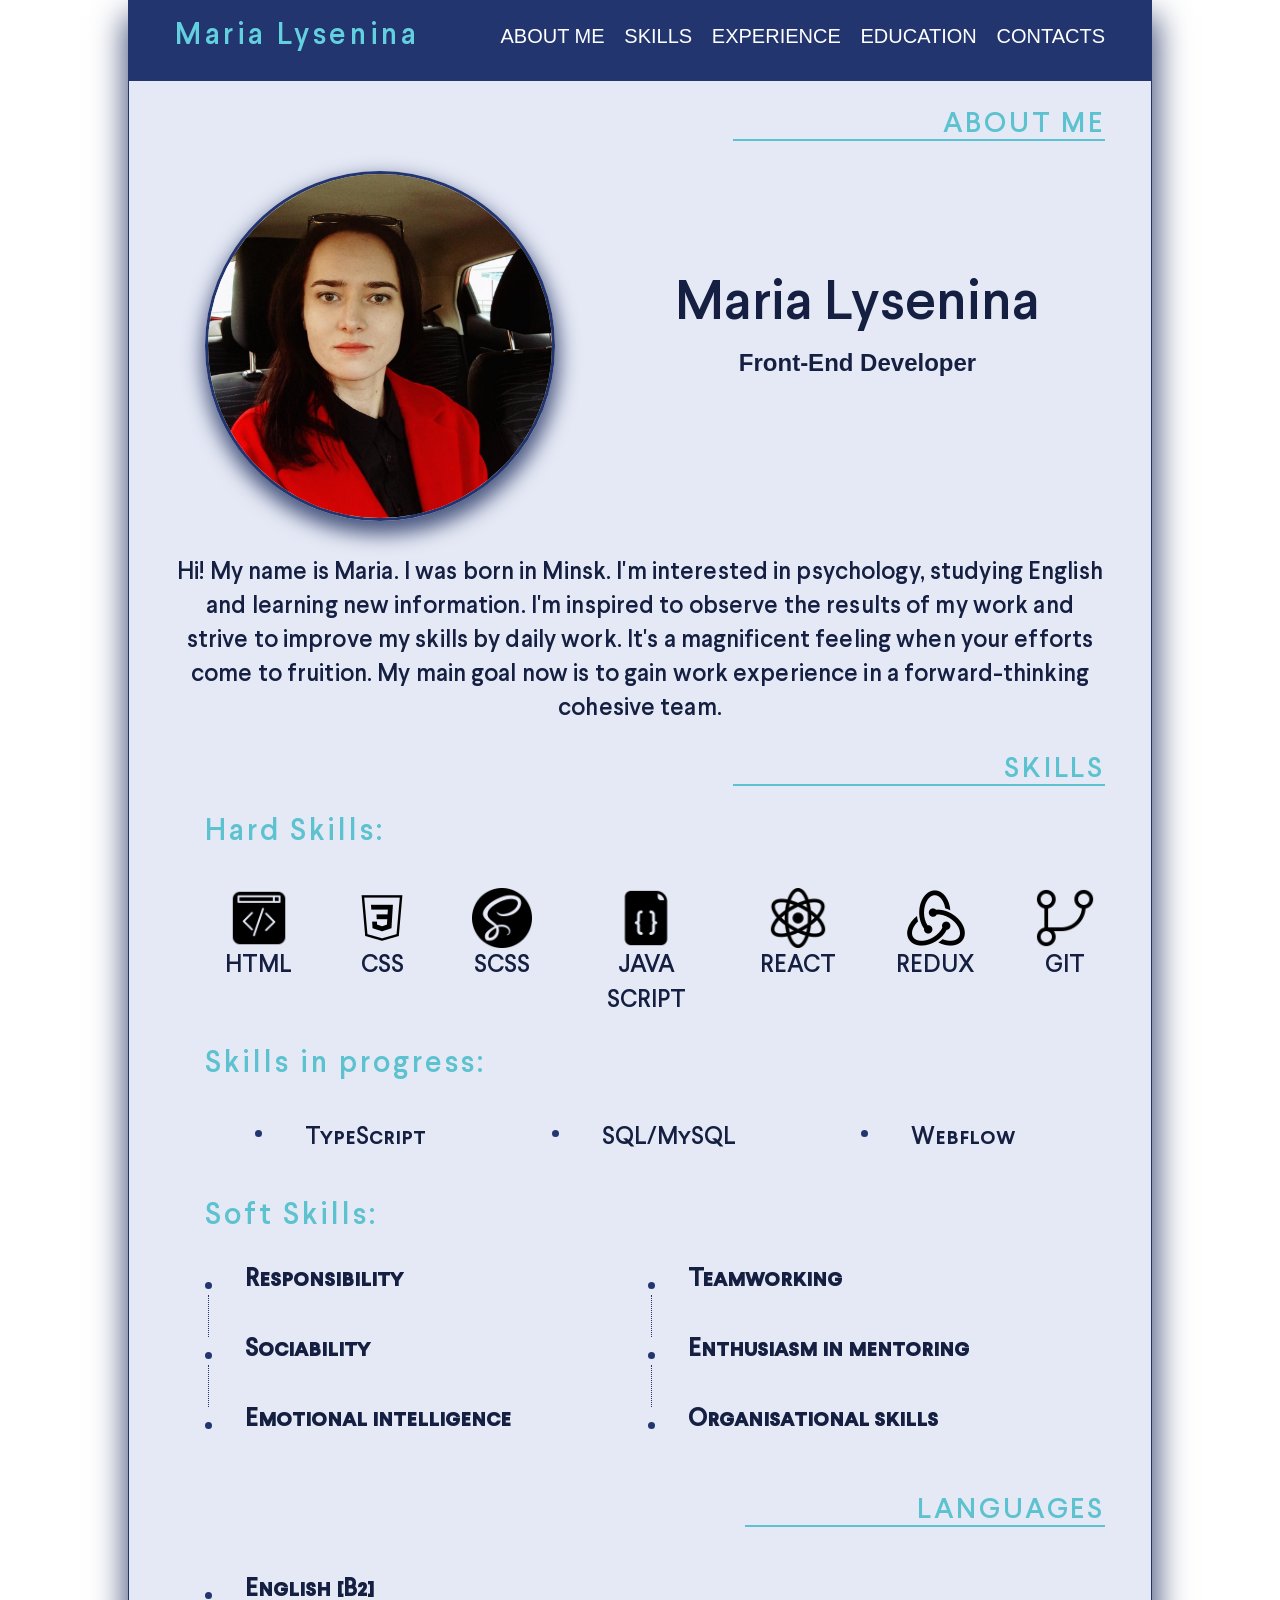
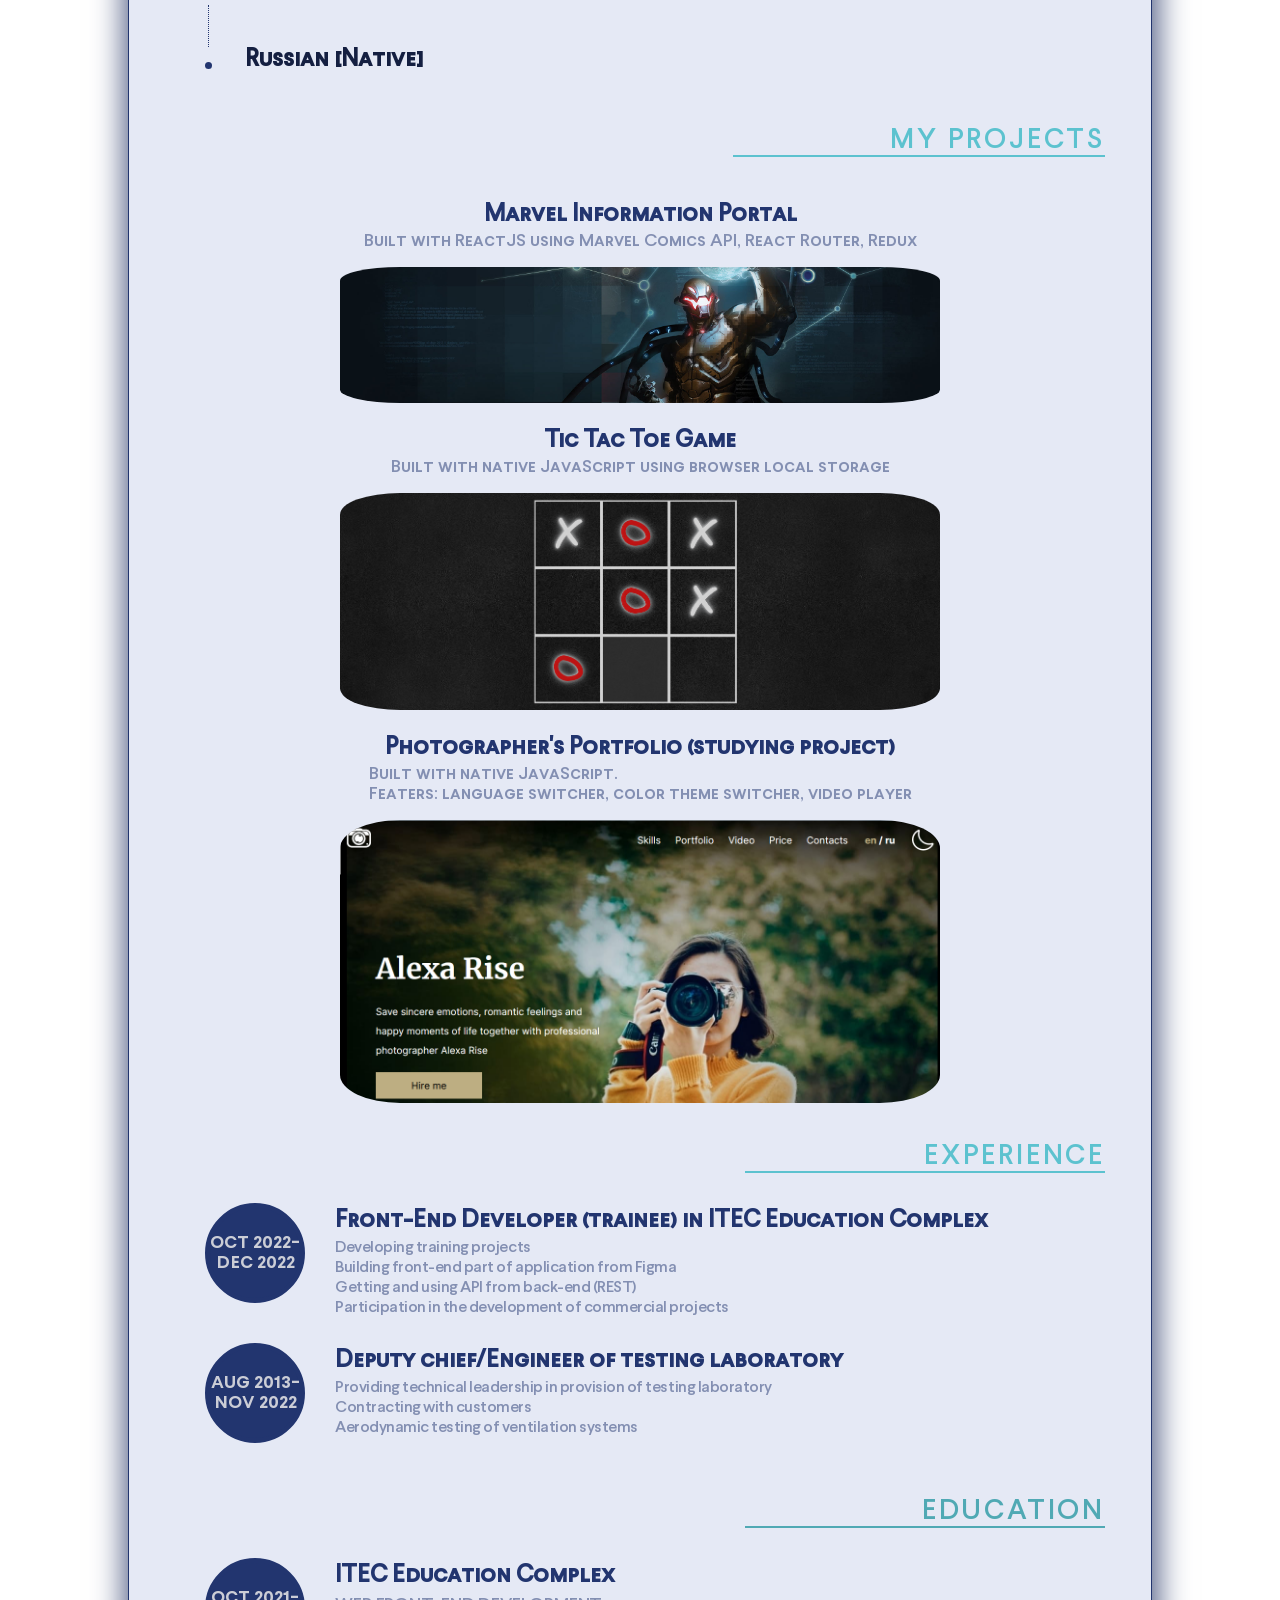
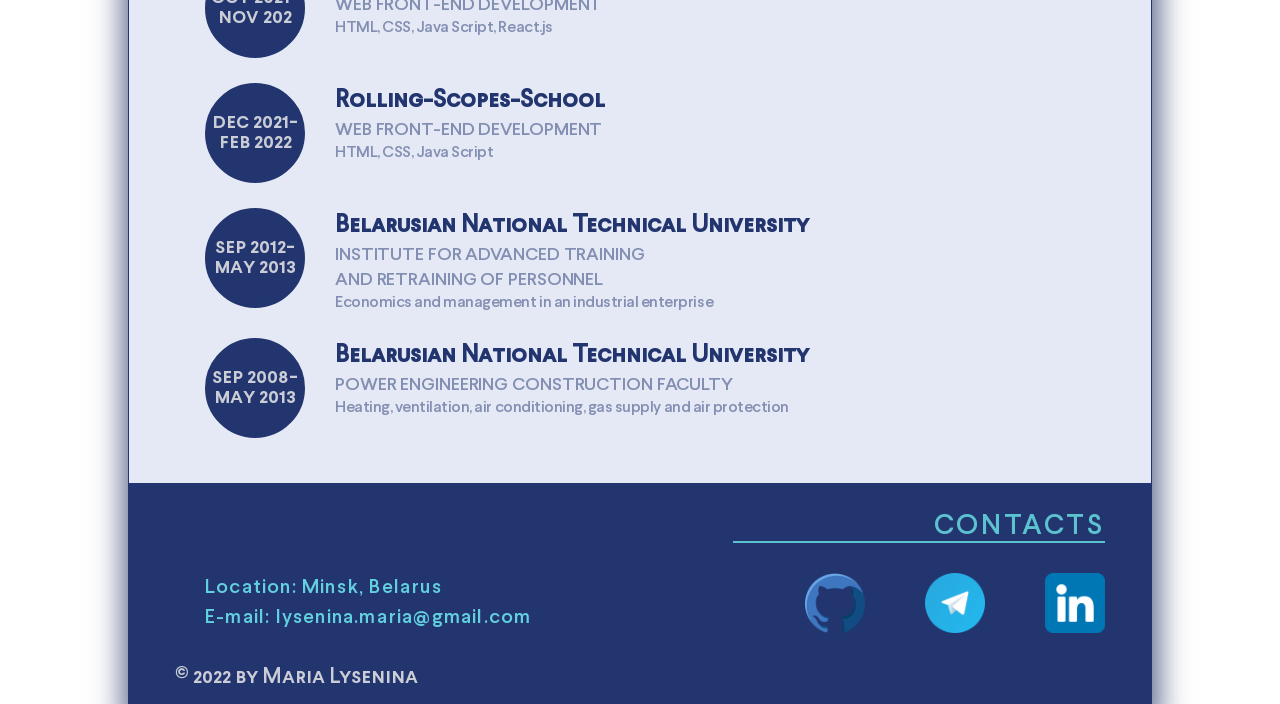
==== commit 29683005: "added my project" ====
--- a/index.html
+++ b/index.html
@@ -208,18 +208,26 @@
                         </div>
                         <div class="project__box">
                             <p class="item__position">Marvel Information Portal</p>
-                            <p class="project-descr">Built with ReactJS using Marvel Comics API:</p>
-                            <a class="project-link" href="https://marvel-information-portal-fcsp.vercel.app/">
+                            <p class="project-descr">Built with ReactJS using Marvel Comics API, React Router, Redux</p>
+                            <a class="project-link" href="https://marvel-information-portal-fcsp.vercel.app/" target="_blank">
                                 <img src="./assets/img/marvel.jpg" alt="marvel">
                             </a>
                         </div>
                         <div class="project__box">
                             <p class="item__position">Tic Tac Toe Game</p>  
-                            <p class="project-descr">Built with native JavaScript</p>
-                            <a class="project-link" href="https://maryia-lysenina.github.io/tic-tac-toe/">
+                            <p class="project-descr">Built with native JavaScript using browser local storage</p>
+                            <a class="project-link" href="https://maryia-lysenina.github.io/tic-tac-toe/" target="_blank">
                                 <img src="./assets/img/tic-tac-toe.png" alt="tictactoe">
                             </a>
                         </div>
+                        <div class="project__box">
+                            <p class="item__position">Photographer's Portfolio (studying project)</p>
+                            <p class="project-descr">Built with native JavaScript. <br>
+                                 Featers: language switcher, color theme switcher, video player</p>
+                            <a class="project-link" href="https://rolling-scopes-school.github.io/maryia-lysenina-JSFEPRESCHOOL/portfolio/" target="_blank">
+                                <img src="./assets/img/portfolio.png" alt="portfolio">
+                            </a>
+                        </div>
                     </div>
                 </div>
             </section>
@@ -232,7 +240,7 @@
                         </div>
                         <div class="experience__item">
                             <div class="item__date">
-                                <p>oct 2022-now</p> 
+                                <p>oct 2022- dec 2022</p> 
                             </div>
                             <div class="item__box">
                                 <p class="item__position">
@@ -240,8 +248,9 @@
                                 </p>
                                 <p class="item__description">
                                     Developing training projects<br>
+                                    Building front-end part of application from Figma <br>
+                                    Getting and using API from back-end (REST) <br>
                                     Participation in the development of commercial projects
-                                    
                                 </p>
                             </div>
                         </div>
--- a/css/style.css
+++ b/css/style.css
@@ -323,11 +323,22 @@
   margin-bottom: 15px;
   padding: 0 80px 0 80px;
 }
+@media (max-width: 576px) {
+  .progress__items {
+    flex-wrap: wrap;
+    padding: 0 30px 0 30px;
+  }
+}
 .progress__items li {
   padding: 10px 10px 10px 10px;
 }
 .progress__items li:after {
   display: none;
+}
+@media (max-width: 576px) {
+  .progress__items li:after {
+    display: block;
+  }
 }
 .skillbox {
   display: flex;
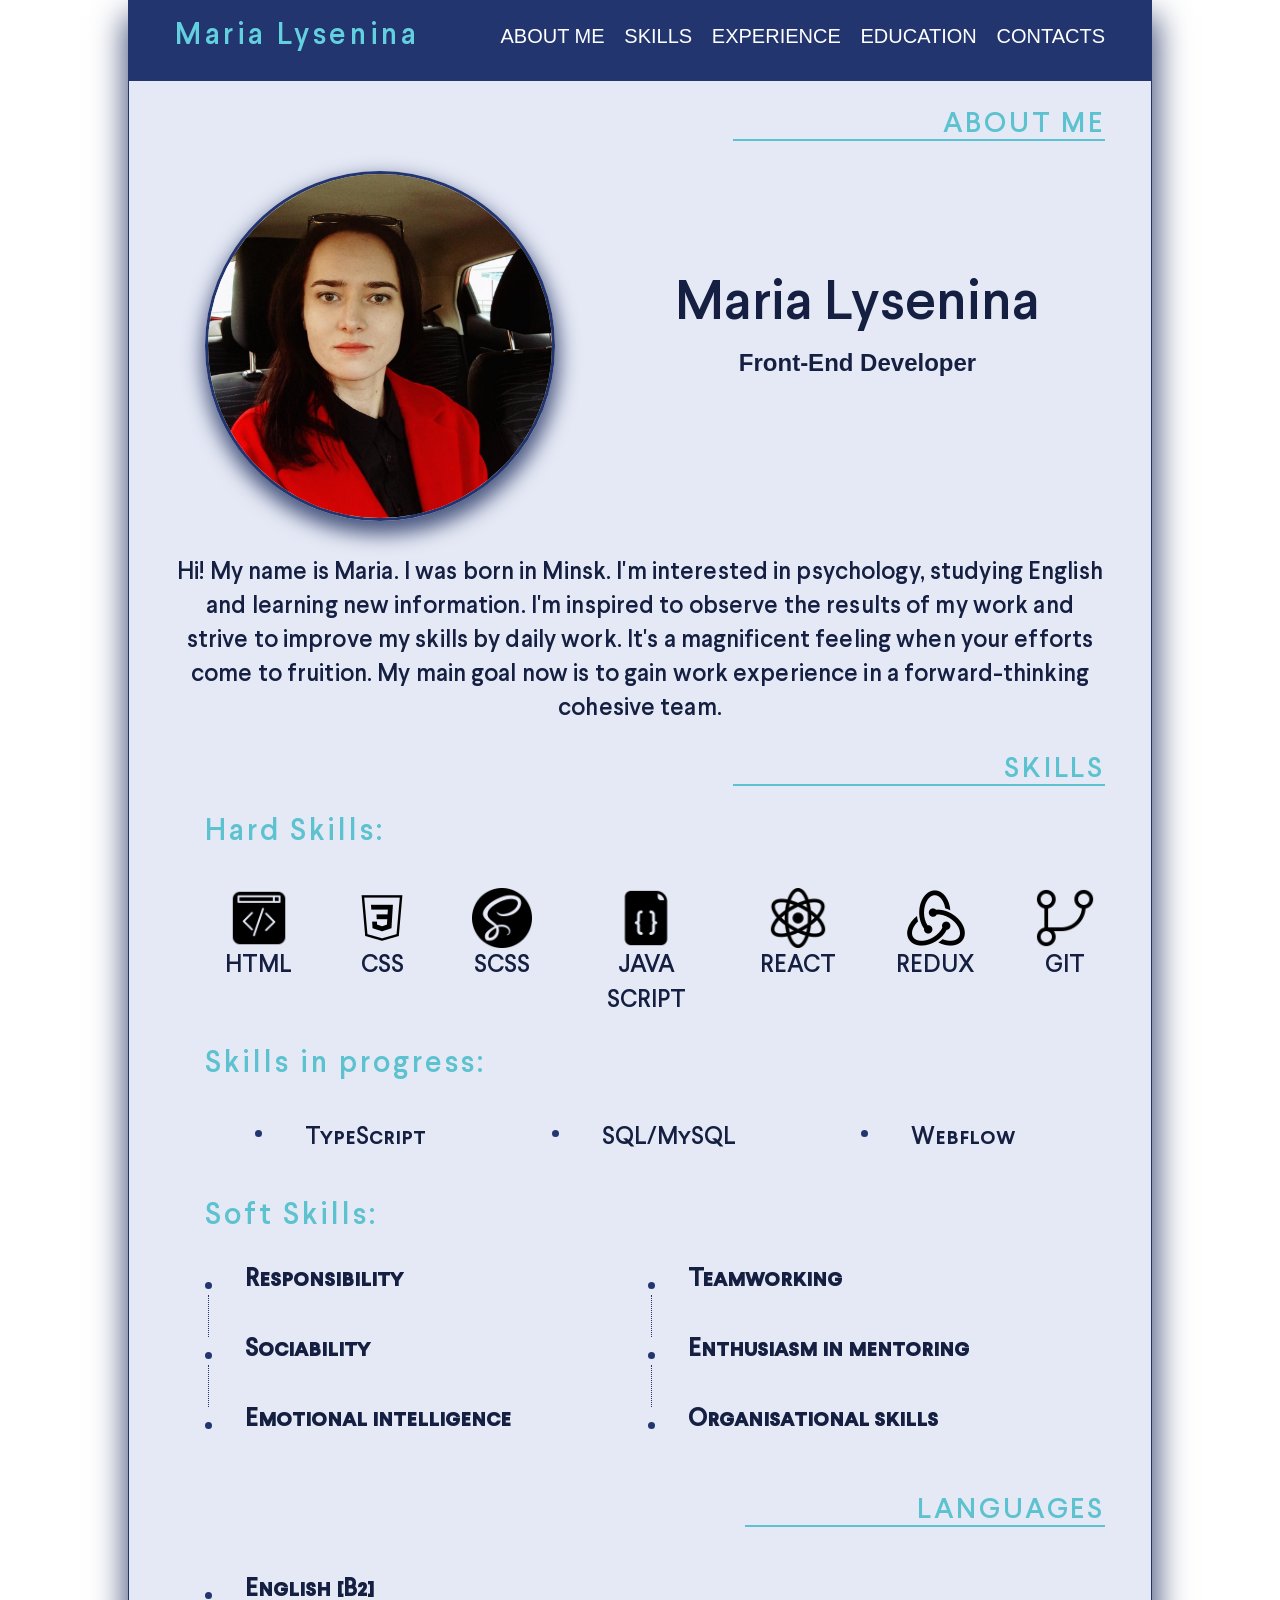
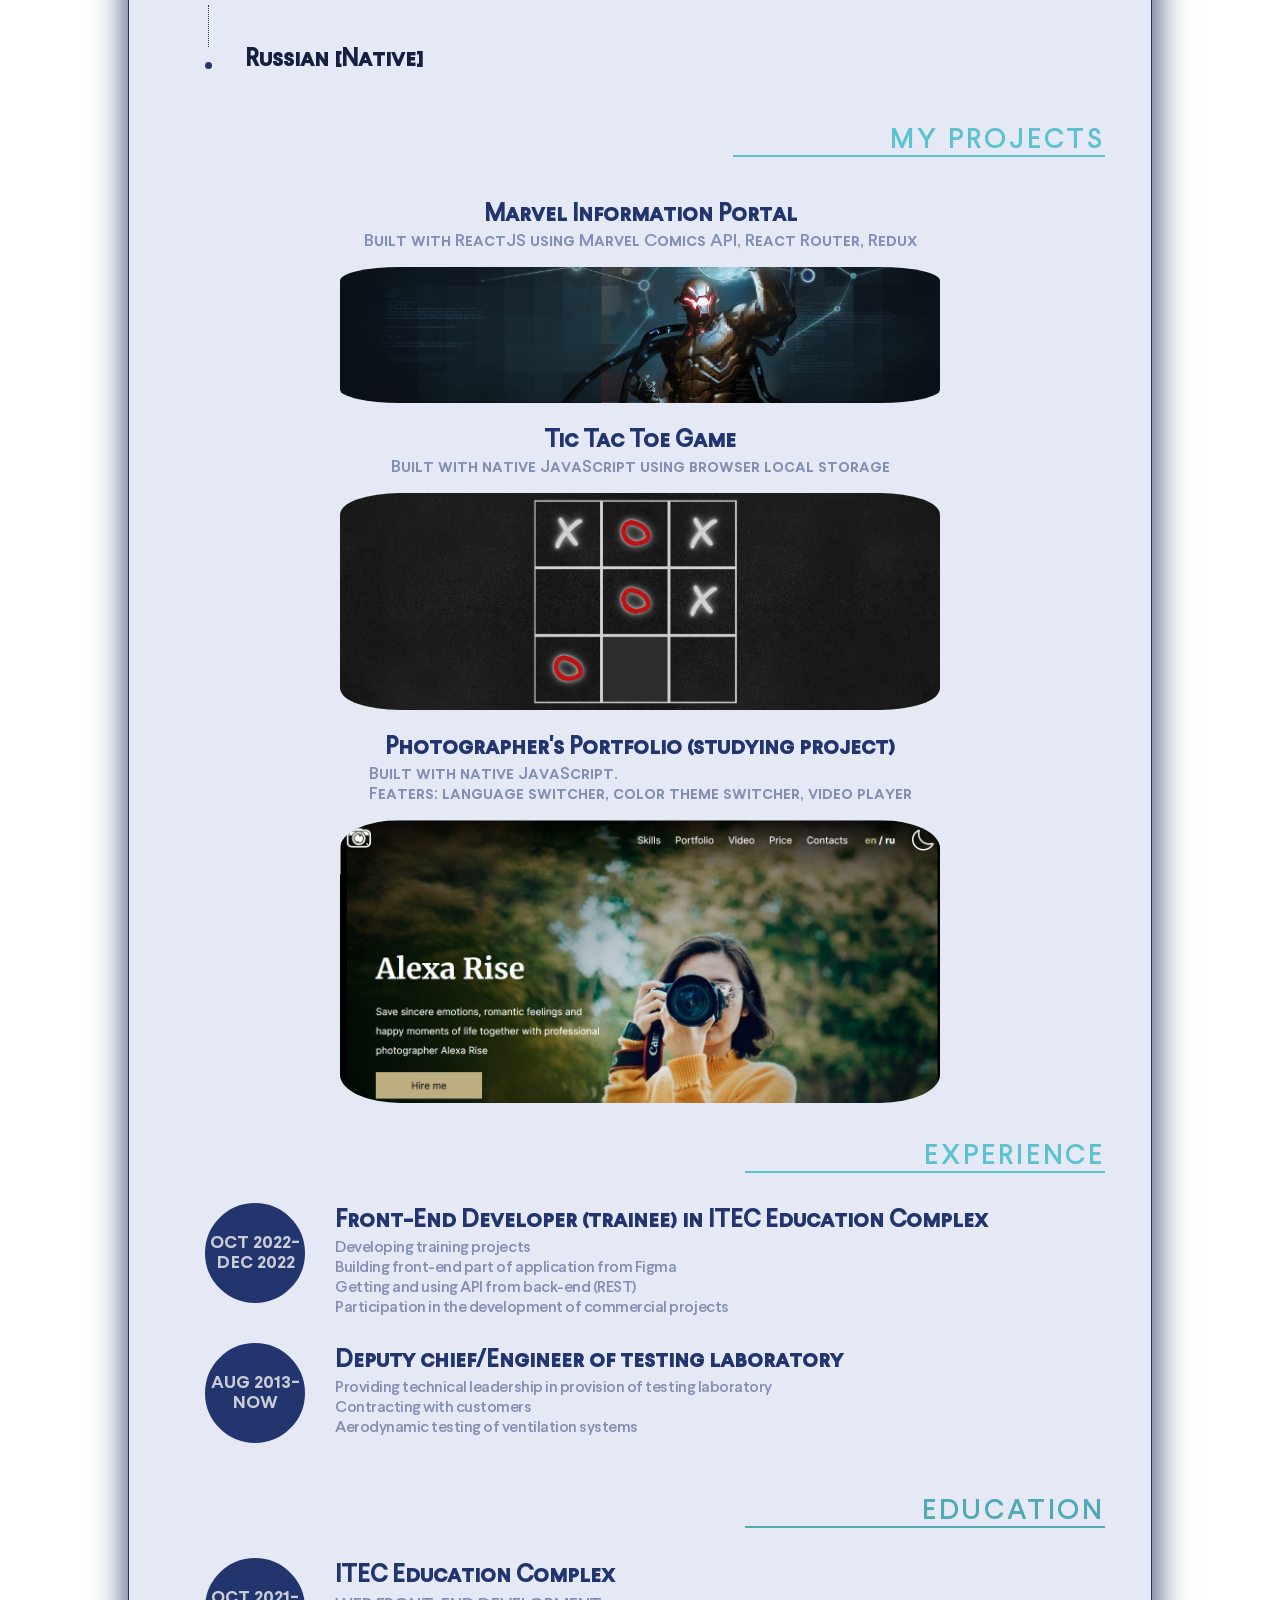
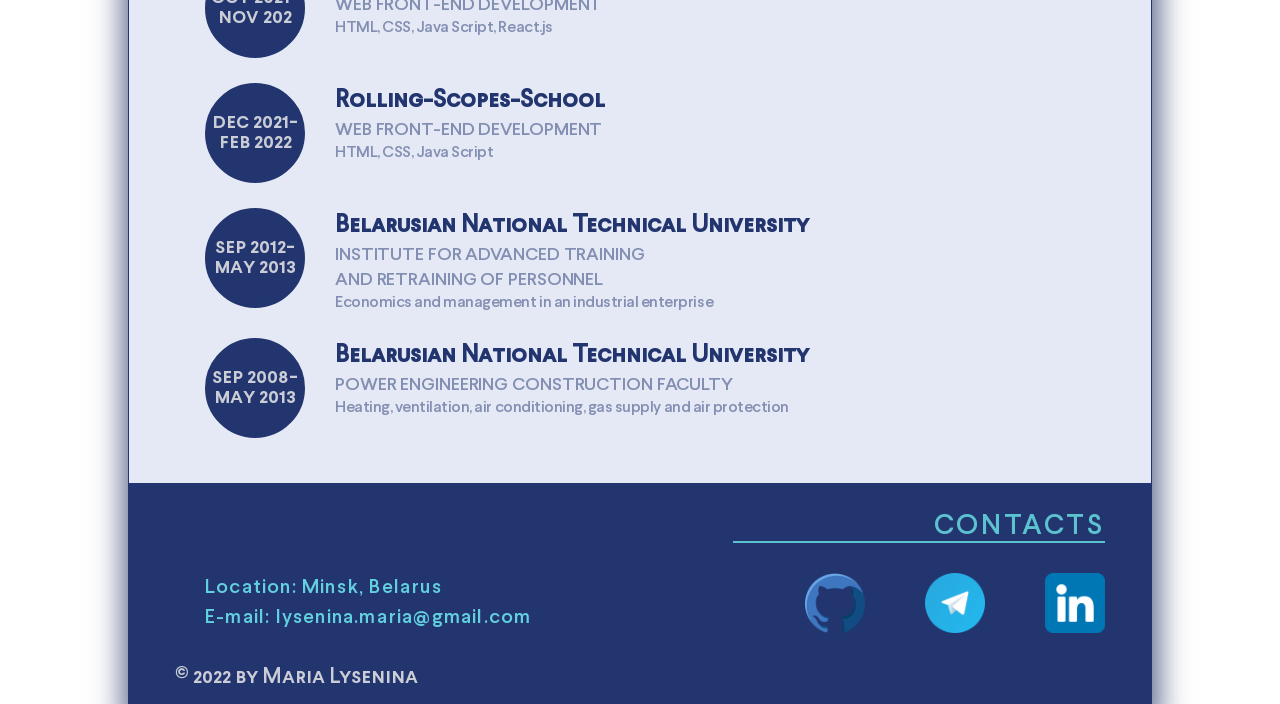
==== commit 97adaa60: "fix experience" ====
--- a/index.html
+++ b/index.html
@@ -256,7 +256,7 @@
                         </div>
                         <div class="experience__item">
                             <div class="item__date">
-                                <p>aug 2013-nov 2022</p> 
+                                <p>aug 2013-now</p> 
                             </div>
                             <div class="item__box">
                                 <p class="item__position">
